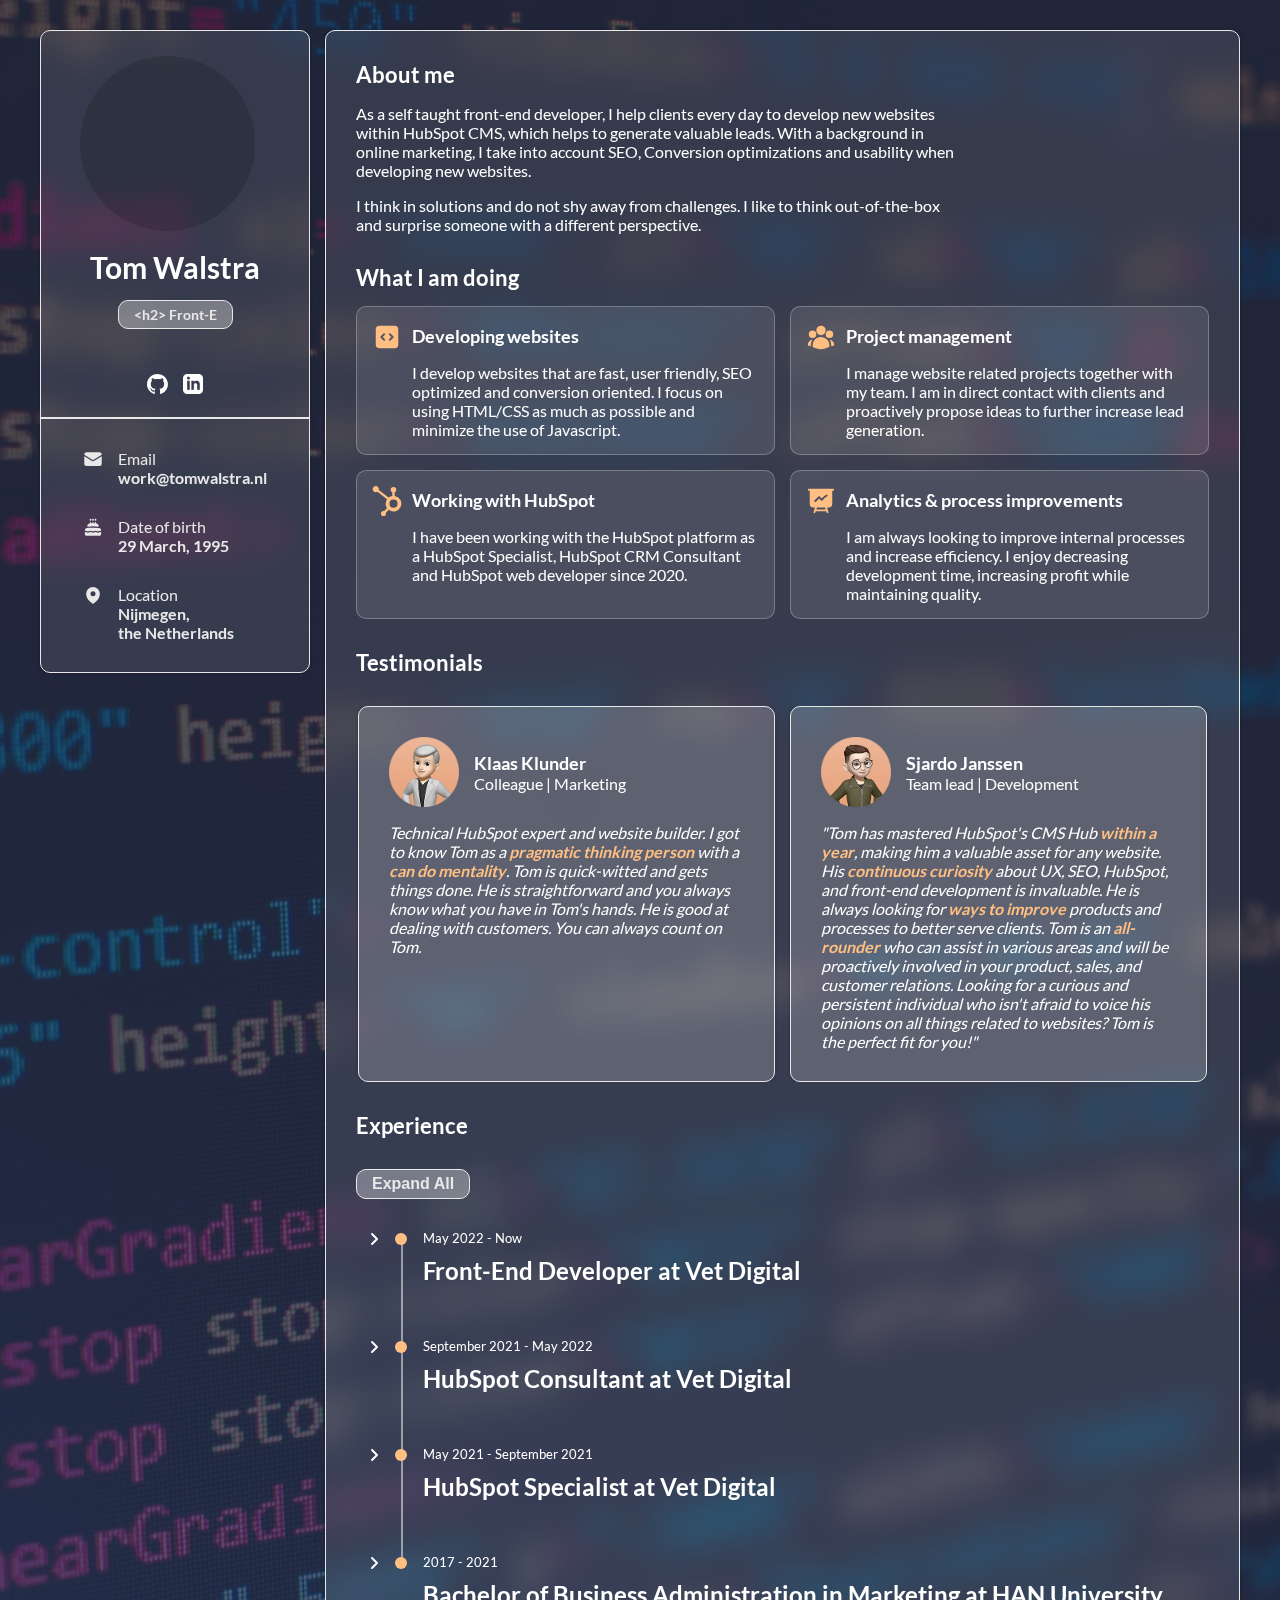
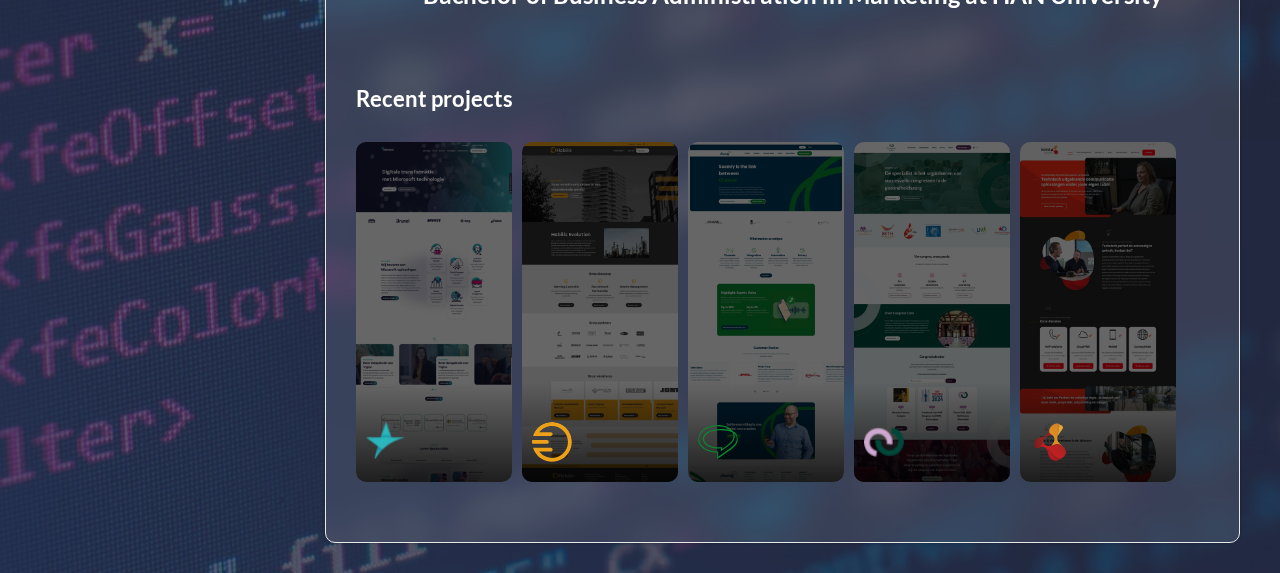
==== index.html @ 1dc2e27b "Added playsinline to video element" ====
<!doctype html>
<html lang="en">
<head>
<meta charset="UTF-8" />
<meta name="viewport" content="width=device-width, initial-scale=1.0" />
<title>My Portfolio - Tom Walstra</title>
<meta name="description" content="Welcome to my personal portfolio.">
<link rel="stylesheet" href="./CSS/splide.css" />
<link rel="stylesheet" href="./CSS/style.css" />
</head>
<body>
    <div class="hover-container">
    <div class="hover-reveal"></div>
    <div class="container">
        <div class="wrapper">
            <div class="details__wrapper glassy">
                <div class="details__wrapper--intro">
                  <div class="myvideo-wrapper">
                    <video id="myVideo" width="270" height="200"  autoplay muted playsinline>
                        <source class="vid-desktop" src="./Files/Videos/video.mov" type="video/mp4">
                        <source class="vid-mobile" src="./Files/Videos/video-mp4.mp4" type="video/mp4">
                      Your browser does not support the video tag.
                      </video>
                    </div>
                    <h1>Tom Walstra</h1>
                    <h2 id="str" class="highlight"></h2>
                    <div class="socials-wrapper">
                      <a class="social-icon-wrapper" target=”_blank” href="https://github.com/TomWalstra"><img class="social-icon" src="./Files/Images/github-mark-white.svg" alt="Tom Walstra Github profile"></a>
                      <a class="social-icon-wrapper" target=”_blank” href="https://www.linkedin.com/in/tom-walstra-3b7829a3/"><img class="social-icon" src="./Files/Images/linkedin-icon.png" alt="Tom Walstra LinkedIn profile"></a>                
                    </div>

                    
                  </div>
                <div class="details__wrapper--details">
                    <a href="mailto:work@tomwalstra.nl" class="details__wrapper--item">
                        <svg class="details__wrapper--item__icon" xmlns="http://www.w3.org/2000/svg" viewBox="0 0 24 24" fill="currentColor">
                            <path d="M1.5 8.67v8.58a3 3 0 0 0 3 3h15a3 3 0 0 0 3-3V8.67l-8.928 5.493a3 3 0 0 1-3.144 0L1.5 8.67Z" />
                            <path d="M22.5 6.908V6.75a3 3 0 0 0-3-3h-15a3 3 0 0 0-3 3v.158l9.714 5.978a1.5 1.5 0 0 0 1.572 0L22.5 6.908Z" />
                        </svg>
                        
                        <div class="details__wrapper--item__details">
                            <span class="label">Email</span>
                            <span class="link">work@tomwalstra.nl</span>
                        </div>    
                    </a>

                    <span class="details__wrapper--item">
                        <svg class="details__wrapper--item__icon" xmlns="http://www.w3.org/2000/svg" viewBox="0 0 24 24" fill="currentColor" >
                            <path d="m15 1.784-.796.795a1.125 1.125 0 1 0 1.591 0L15 1.784ZM12 1.784l-.796.795a1.125 1.125 0 1 0 1.591 0L12 1.784ZM9 1.784l-.796.795a1.125 1.125 0 1 0 1.591 0L9 1.784ZM9.75 7.547c.498-.021.998-.035 1.5-.042V6.75a.75.75 0 0 1 1.5 0v.755c.502.007 1.002.021 1.5.042V6.75a.75.75 0 0 1 1.5 0v.88l.307.022c1.55.117 2.693 1.427 2.693 2.946v1.018a62.182 62.182 0 0 0-13.5 0v-1.018c0-1.519 1.143-2.829 2.693-2.946l.307-.022v-.88a.75.75 0 0 1 1.5 0v.797ZM12 12.75c-2.472 0-4.9.184-7.274.54-1.454.217-2.476 1.482-2.476 2.916v.384a4.104 4.104 0 0 1 2.585.364 2.605 2.605 0 0 0 2.33 0 4.104 4.104 0 0 1 3.67 0 2.605 2.605 0 0 0 2.33 0 4.104 4.104 0 0 1 3.67 0 2.605 2.605 0 0 0 2.33 0 4.104 4.104 0 0 1 2.585-.364v-.384c0-1.434-1.022-2.7-2.476-2.917A49.138 49.138 0 0 0 12 12.75ZM21.75 18.131a2.604 2.604 0 0 0-1.915.165 4.104 4.104 0 0 1-3.67 0 2.605 2.605 0 0 0-2.33 0 4.104 4.104 0 0 1-3.67 0 2.605 2.605 0 0 0-2.33 0 4.104 4.104 0 0 1-3.67 0 2.604 2.604 0 0 0-1.915-.165v2.494c0 1.035.84 1.875 1.875 1.875h15.75c1.035 0 1.875-.84 1.875-1.875v-2.494Z" />
                        </svg>
                        <div class="details__wrapper--item__details">
                            <span class="label">Date of birth</span>
                            <span class="link">29 March, 1995</span>
                        </div>    
                    </span>
                    <a href="https://maps.app.goo.gl/5iwxrG3tnJf28jP57" class="details__wrapper--item" target="_blank">
                        <svg class="details__wrapper--item__icon" xmlns="http://www.w3.org/2000/svg" viewBox="0 0 24 24" fill="currentColor">
                            <path fill-rule="evenodd" d="m11.54 22.351.07.04.028.016a.76.76 0 0 0 .723 0l.028-.015.071-.041a16.975 16.975 0 0 0 1.144-.742 19.58 19.58 0 0 0 2.683-2.282c1.944-1.99 3.963-4.98 3.963-8.827a8.25 8.25 0 0 0-16.5 0c0 3.846 2.02 6.837 3.963 8.827a19.58 19.58 0 0 0 2.682 2.282 16.975 16.975 0 0 0 1.145.742ZM12 13.5a3 3 0 1 0 0-6 3 3 0 0 0 0 6Z" clip-rule="evenodd" />
                        </svg> 
                        <div class="details__wrapper--item__details">
                            <span class="label">Location</span>
                            <span class="link">Nijmegen,<br>the Netherlands</span>
                        </div>    
                    </a>
                </div>
            </div>

            <div class="info__wrapper glassy">
                <div class="info__wrapper--intro">
                    <h2>About me</h2>
                    <p>
                      As a self taught front-end developer, I help clients every day to develop new websites within HubSpot CMS, which helps to generate valuable leads. With a background in online marketing, I take into account SEO, Conversion optimizations and usability when developing new websites.

                    </p>
                    <p>
                      I think in solutions and do not shy away from challenges. I like to think out-of-the-box and surprise someone with a different perspective.

                    </p>
                </div>
                <div class="info__wrapper--section work">
                    <h2>What I am doing</h2>
                    <div class="info__wrapper--section-item-wrapper">
                        <div class="info__wrapper--section-item">
                            <svg class="info__wrapper--section-icon" xmlns="http://www.w3.org/2000/svg" viewBox="0 0 24 24" fill="currentColor">
                                <path fill-rule="evenodd" d="M3 6a3 3 0 0 1 3-3h12a3 3 0 0 1 3 3v12a3 3 0 0 1-3 3H6a3 3 0 0 1-3-3V6Zm14.25 6a.75.75 0 0 1-.22.53l-2.25 2.25a.75.75 0 1 1-1.06-1.06L15.44 12l-1.72-1.72a.75.75 0 1 1 1.06-1.06l2.25 2.25c.141.14.22.331.22.53Zm-10.28-.53a.75.75 0 0 0 0 1.06l2.25 2.25a.75.75 0 1 0 1.06-1.06L8.56 12l1.72-1.72a.75.75 0 1 0-1.06-1.06l-2.25 2.25Z" clip-rule="evenodd" />
                            </svg>
                            <div class="info__wrapper--section-item-desc">
                                <h3>Developing websites</h3>
                                <p>I develop websites that are fast, user friendly, SEO optimized and conversion oriented. I focus on using HTML/CSS as much as possible and minimize the use of Javascript.</p>
                            </div>
                        </div>
                        <div class="info__wrapper--section-item">
                            <svg class="info__wrapper--section-icon" xmlns="http://www.w3.org/2000/svg" viewBox="0 0 24 24" fill="currentColor">
                                <path fill-rule="evenodd" d="M8.25 6.75a3.75 3.75 0 1 1 7.5 0 3.75 3.75 0 0 1-7.5 0ZM15.75 9.75a3 3 0 1 1 6 0 3 3 0 0 1-6 0ZM2.25 9.75a3 3 0 1 1 6 0 3 3 0 0 1-6 0ZM6.31 15.117A6.745 6.745 0 0 1 12 12a6.745 6.745 0 0 1 6.709 7.498.75.75 0 0 1-.372.568A12.696 12.696 0 0 1 12 21.75c-2.305 0-4.47-.612-6.337-1.684a.75.75 0 0 1-.372-.568 6.787 6.787 0 0 1 1.019-4.38Z" clip-rule="evenodd" />
                                <path d="M5.082 14.254a8.287 8.287 0 0 0-1.308 5.135 9.687 9.687 0 0 1-1.764-.44l-.115-.04a.563.563 0 0 1-.373-.487l-.01-.121a3.75 3.75 0 0 1 3.57-4.047ZM20.226 19.389a8.287 8.287 0 0 0-1.308-5.135 3.75 3.75 0 0 1 3.57 4.047l-.01.121a.563.563 0 0 1-.373.486l-.115.04c-.567.2-1.156.349-1.764.441Z" />
                            </svg>
                            
                            <div class="info__wrapper--section-item-desc">
                                <h3>Project management</h3>
                                <p>I manage website related projects together with my team. I am in direct contact with clients and proactively propose ideas to further increase lead generation.</p>
                            </div>
                        </div>
                        <div class="info__wrapper--section-item">
                            <svg class="info__wrapper--section-icon" xmlns="http://www.w3.org/2000/svg" viewBox="0 0 24 24">
                                <path d="M18.164 7.931V5.085a2.198 2.198 0 0 0 1.266-1.978V3.04A2.199 2.199 0 0 0 17.238.847h-.067a2.199 2.199 0 0 0-2.193 2.192v.067a2.196 2.196 0 0 0 1.252 1.973l.013.006v2.852a6.22 6.22 0 0 0-2.969 1.31l.012-.009-7.828-6.096a2.497 2.497 0 1 0-1.157 1.515l-.012.006 7.696 5.991a6.176 6.176 0 0 0-1.038 3.446c0 1.343.425 2.588 1.147 3.606l-.013-.019-2.342 2.342a1.968 1.968 0 0 0-.58-.095h-.002a2.033 2.033 0 1 0 2.033 2.033 1.978 1.978 0 0 0-.099-.595l.004.014 2.317-2.317a6.247 6.247 0 1 0 4.782-11.133l-.036-.005zm-.964 9.377a3.206 3.206 0 1 1 3.214-3.206v.002a3.206 3.206 0 0 1-3.206 3.206z"/>
                            </svg>

                            
                            <div class="info__wrapper--section-item-desc">
                                <h3>Working with HubSpot</h3>
                                <p>I have been working with the HubSpot platform as a HubSpot Specialist, HubSpot CRM Consultant and HubSpot web developer since 2020.</p>
                            </div>
                        </div>
                        <div class="info__wrapper--section-item">
                            <svg class="info__wrapper--section-icon" xmlns="http://www.w3.org/2000/svg" viewBox="0 0 24 24" fill="currentColor">
                                <path fill-rule="evenodd" d="M2.25 2.25a.75.75 0 0 0 0 1.5H3v10.5a3 3 0 0 0 3 3h1.21l-1.172 3.513a.75.75 0 0 0 1.424.474l.329-.987h8.418l.33.987a.75.75 0 0 0 1.422-.474l-1.17-3.513H18a3 3 0 0 0 3-3V3.75h.75a.75.75 0 0 0 0-1.5H2.25Zm6.54 15h6.42l.5 1.5H8.29l.5-1.5Zm8.085-8.995a.75.75 0 1 0-.75-1.299 12.81 12.81 0 0 0-3.558 3.05L11.03 8.47a.75.75 0 0 0-1.06 0l-3 3a.75.75 0 1 0 1.06 1.06l2.47-2.47 1.617 1.618a.75.75 0 0 0 1.146-.102 11.312 11.312 0 0 1 3.612-3.321Z" clip-rule="evenodd" />
                            </svg>


                            
                            <div class="info__wrapper--section-item-desc">
                                <h3>Analytics & process improvements</h3>
                                <p>I am always looking to improve internal processes and increase efficiency. I enjoy decreasing development time, increasing profit while maintaining quality.</p>
                            </div>
                        </div>
                    </div>
                    
                
                </div>
                <div class="info__wrapper--section testimonials">
                    <h2 class="testimonials-header">Testimonials</h2>
                    <div class="testimonial-wrapper">

                        <div class="splide testimonial-slider" aria-label="My testimonials">
                            <div class="splide__track">
                                  <ul class="splide__list">
                                      <li class="splide__slide glassy">
                                        <div class="testimonial-person">
                                            <img src="./Files/Images/klaas.webp" alt="Klaas Klunder">
                                            <div class="testimonial-name">
                                                <h3 class="h5">Klaas Klunder</h3>
                                                <span>Colleague | Marketing</span>
                                            </div>
                                        </div>
                                        <p class="testimonial-description">
                                            Technical HubSpot expert and website builder. I got to know Tom as a <strong>pragmatic thinking person</strong> with a <strong>can do mentality</strong>. Tom is quick-witted and gets things done. He is straightforward and you always know what you have in Tom's hands. He is good at dealing with customers. You can always count on Tom.
                                        </p>
                                      </li>
                                      <li class="splide__slide glassy">
                                        <div class="testimonial-person">
                                            <img src="./Files/Images/sjardo.webp" alt="Sjardo Janssen">
                                            <div class="testimonial-name">
                                                <h3 class="h5">Sjardo Janssen</h3>
                                                <span>Team lead | Development</span>
                                            </div>
                                        </div>
                                        <p class="testimonial-description">
                                            "Tom has mastered HubSpot's CMS Hub <strong>within a year</strong>, making him a valuable asset for any website. His <strong>continuous curiosity</strong> about UX, SEO, HubSpot, and front-end development is invaluable. He is always looking for <strong>ways to improve</strong> products and processes to better serve clients. Tom is an <strong>all-rounder</strong> who can assist in various areas and will be proactively involved in your product, sales, and customer relations. Looking for a curious and persistent individual who isn't afraid to voice his opinions on all things related to websites? Tom is the perfect fit for you!"
                                        </p>
                                      </li>
                                  </ul>
                            </div>
                        </div>


                    </div> 
                </div>

                <div class="info__wrapper--section experience">
                  <h2 class="experience-header">Experience</h2>
                  <div class="experience-wrapper">

                    <svg display="none">
                      <symbol id="arrow">
                        <polyline points="7 10,12 15,17 10" fill="none" stroke="currentcolor" stroke-linecap="round" stroke-linejoin="round" stroke-width="2" />
                      </symbol>
                    </svg>
                    <div id="timeline" class="timeline">
                      <div class="btn-group">
                        <button class="highlight" type="button" data-action="expand">Expand All</button>
                      </div>
                      <div class="timeline__item">
                        <div class="timeline__item-header">
                          <button class="timeline__arrow" type="button" id="item1" aria-labelledby="item1-name" aria-expanded="false" aria-controls="item1-ctrld" aria-haspopup="true" data-item="1">
                            <svg class="timeline__arrow-icon" viewBox="0 0 24 24" width="24px" height="24px">
                              <use href="#arrow" />
                            </svg>
                          </button>
                          <span class="timeline__dot"></span>
                          <span id="item1-name" class="timeline__meta">
                            <time class="timeline__date" datetime="2022-05-01">May 2022 - Now</time><br>
                            <strong class="timeline__title">Front-End Developer at Vet Digital</strong>
                          </span>
                        </div>
                        <div class="timeline__item-body" id="item1-ctrld" role="region" aria-labelledby="item1" aria-hidden="true">
                          <div class="timeline__item-body-content">
                            <p class="timeline__item-p">As a Front-End Developer, I help clients achieve greater online results with fast, functioning websites that deliver successful Inbound Marketing campaigns and leads.</p>
                          </div>
                        </div>
                      </div>
                      <div class="timeline__item">
                        <div class="timeline__item-header">
                          <button class="timeline__arrow" type="button" id="item2" aria-labelledby="item2-name" aria-expanded="false" aria-controls="item2-ctrld" aria-haspopup="true" data-item="2">
                            <svg class="timeline__arrow-icon" viewBox="0 0 24 24" width="24px" height="24px">
                              <use href="#arrow" />
                            </svg>
                          </button>
                          <span class="timeline__dot"></span>
                          <span id="item2-name" class="timeline__meta">
                            <time class="timeline__date" datetime="1973-10-17">September 2021 - May 2022</time><br>
                            <strong class="timeline__title">HubSpot Consultant at Vet Digital</strong>
                          </span>
                        </div>
                        <div class="timeline__item-body" id="item2-ctrld" role="region" aria-labelledby="item2" aria-hidden="true">
                          <div class="timeline__item-body-content">
                            <p class="timeline__item-p">
                    As a technical consultant I help businesses achieve their goals using HubSpot.</p>
                          </div>
                        </div>
                      </div>
                      <div class="timeline__item">
                        <div class="timeline__item-header">
                          <button class="timeline__arrow" type="button" id="item3" aria-labelledby="item3-name" aria-expanded="false" aria-controls="item3-ctrld" aria-haspopup="true" data-item="3">
                            <svg class="timeline__arrow-icon" viewBox="0 0 24 24" width="24px" height="24px">
                              <use href="#arrow" />
                            </svg>
                          </button>
                          <span class="timeline__dot"></span>
                          <span id="item3-name" class="timeline__meta">
                            <time class="timeline__date" datetime="2001-09-09">May 2021 - September 2021</time><br>
                            <strong class="timeline__title">HubSpot Specialist at Vet Digital</strong>
                          </span>
                        </div>
                        <div class="timeline__item-body" id="item3-ctrld" role="region" aria-labelledby="item3" aria-hidden="true">
                          <div class="timeline__item-body-content">
                            <p class="timeline__item-p">As a HubSpot Specialist, I helped companies getting started with implementing HubSpot in their business activities.</p>
                          </div>
                        </div>
                      </div>
                      <div class="timeline__item">
                        <div class="timeline__item-header">
                          <button class="timeline__arrow" type="button" id="item4" aria-labelledby="item4-name" aria-expanded="false" aria-controls="item4-ctrld" aria-haspopup="true" data-item="4">
                            <svg class="timeline__arrow-icon" viewBox="0 0 24 24" width="24px" height="24px">
                              <use href="#arrow" />
                            </svg>
                          </button>
                          <span class="timeline__dot"></span>
                          <span id="item4-name" class="timeline__meta">
                            <time class="timeline__date" datetime="2017-01-01">2017 - 2021</time><br>
                            <strong class="timeline__title">Bachelor of Business Administration in Marketing at HAN University</strong>
                          </span>
                        </div>
                        <div class="timeline__item-body" id="item4-ctrld" role="region" aria-labelledby="item4" aria-hidden="true">
                          <div class="timeline__item-body-content">
                            <p class="timeline__item-p">With this marketing and sales bachelor at the HAN University of Applied Sciences, I learned how to research the wishes and needs of the target group and translate them into smart marketing campaigns. As a result, I know how to bind customers with the right sales techniques. During this bachelor I have specialized in Online Marketing.</p>
                            
                          </div>
                        </div>
                      </div>
                      
                    
                    </div>
                    


                  </div> 
              </div>
                <div class="info__wrapper--section projects">
                    <h2 class="projects-header">Recent projects</h2>
                    <div class="projects-wrapper">


                        <section class="accordion">
                            <div class="accordion-wrapper">
                      
                              <!-- Loop -->
                              <div class="card">
                                
                                <img class="background" src="./Files/Images/inspark.webp" alt="Inspark website">
                                <div class="card-content">
                                  <div class="profile-image">
                                    <img src="./Files/Images/inspark-favicon.webp" alt="Inspark Logo">          
                                    </div>
                                  <h3 class="title">InSpark.nl - Website</h3>
                                </div>
                                <div class="backdrop"></div>
                              </div>
                              <!-- End loop -->
                      
                              <div class="card">
                                <img class="background" src="./Files/Images/habilis.webp" alt="Habilis website">
                                <div class="card-content">
                                  <div class="profile-image">
                                    <img src="./Files/Images/habilis-favicon.svg" alt="Habilis Logo">        
                                  </div>
                                  <h3 class="title">Habilis.nl - Website</h3>
                                </div>
                                <div class="backdrop"></div>
                              </div>
                              <div class="card">
                                <img class="background" src="./Files/Images/seamly.webp" alt="Seamly Website">
                                <div class="card-content">
                                  <div class="profile-image">
                                    <img src="./Files/Images/seamly-favicon.svg" alt="Seamly Logo">             
                                  </div>
                                  <h3 class="title">Seamly - Website</h3>
                                </div>
                                <div class="backdrop"></div>
                              </div>
                              <div class="card">
                                <img class="background" src="./Files/Images/congresscare.webp" alt="Congress Care website">
                                <div class="card-content">
                                  <div class="profile-image">
                                    <img src="./Files/Images/congresscare-favicon.png" alt="Congress Care Logo">                  
                                  </div>
                                  <h3 class="title">Congress Care - Website</h3>
                                </div>
                                <div class="backdrop"></div>
                              </div>
                              <div class="card">
                                <img class="background" src="./Files/Images/keensystems.webp" alt="Alt title">
                                <div class="card-content">
                                  <div class="profile-image">
                                    <img src="./Files/Images/keensystems-favicon.svg" alt="KeenSystems Logo">                  
         
                                  </div>
                                  <h3 class="title">KeenSystems - Website</h3>
                                </div>
                                <div class="backdrop"></div>
                              </div>
                            </div>
                          </section>
                        


                    </div> 
                </div>
            </div>

            
            
        </div>
    </div>
</div>
</body>
<script src="./JS/script.js"></script>
<script src="./JS/splide.js"></script>
<script src="./JS/testimonials.js"></script>
<script src="./JS/experience.js"></script>
</html>
---- CSS/style.css ----
:root {
    --dark: #1f2641;
    --white: #e8e8e8;
    --white-opacity: rgb(232, 232, 232, .3);
    --border-radius: 10px;
    --box-shadow: 0px 0px 3px 0px rgba(0, 0, 0, .3);
    --highlight-color: #ffbf82;
}

@font-face {
    font-display: swap; 
    font-family: 'Lato';
    font-style: normal;
    font-weight: 400;
    src: url('../Files/Fonts/lato-v24-latin-regular.woff2') format('woff2'); 
  }

  @font-face {
    font-display: swap; 
    font-family: 'Lato';
    font-style: normal;
    font-weight: 700;
    src: url('../Files/Fonts/lato-v24-latin-700.woff2') format('woff2'); 
  }

h1, .h1, h2, .h2, h3, .h3 {margin: 0px;}
p {margin-bottom: 0;}

h1, .h1 {font-size: 30px;}
h2, .h2 {font-size: 22px;}
h3, .h3 {font-size: 18px;}

body {
    background-color: var(--dark);
    color: white;
    font-family: 'Lato';
    padding: 0;
    margin: 0;


}

.container {
    max-width: 1200px;
    padding: 0px 30px;
    margin: 0 auto;
    position: relative;
    z-index: 2;
}

.wrapper {padding: 30px 0px;}

.glassy {
    background: rgba(255, 255, 255, 0.1);
    border-radius: var(--border-radius);
    box-shadow: var(--box-shadow);
    backdrop-filter: blur(15px);
    -webkit-backdrop-filter: blur(5px);
    border: 1px solid var(--white);
}

.vid-mobile {display: none;}

.socials-wrapper {
  display: flex;
  justify-content: center;
  column-gap: 15px;
  margin-top: 30px;
}

.social-icon-wrapper {height: 28px;}
.social-icon {height: 20px; transition: height 0.3s ease}
.social-icon:hover {height: 25px;}

.glassy:hover {
    background: rgba(255, 255, 255, 0.12);
    backdrop-filter: blur(5px);
}

.highlight {
    font-weight: bold;
    border-radius: 10px;
    padding: 5px 15px;
    color: var(--white);
    text-decoration: none;
    font-size: 16px;
    background-color: #ffffff52;
    width: fit-content;
    margin: 0 auto;
    border: 1px solid var(--white);
}



.btn {

}

.btn:hover {
    border-radius: 999px;
}

.wrapper {
    display: grid;
    grid-template-columns: 270px 1fr;
    gap: 15px;
}

.details__wrapper {
    position: sticky;
    top: 30px;
    display: flex; 
    flex-direction: column;
    row-gap: 30px;
    align-items: center;
    height: fit-content;

}

.details__wrapper {padding: 30px;}
.info__wrapper--intro {padding: 30px 30px 0 30px; max-width: 600px;}
.info__wrapper--intro p:last-child {margin-bottom: 0;}
.info__wrapper--section:first-child {padding: 0px 30px;}
.info__wrapper--section:nth-child(2) {padding: 0px 30px 0px 30px;}
.info__wrapper--section:nth-child(3) {padding: 0px 0px 0px 0px;}
.info__wrapper--section:nth-child(4) {padding: 0px 30px}
.info__wrapper--section:nth-child(5) {padding: 0px 30px 30px;}
.info__wrapper--section:nth-child(6) {padding: 0px 30px 30px;}


.details__wrapper--intro {text-align: center; display: flex; flex-direction: column; justify-content: center; row-gap: 15px; padding-bottom: 15px; border-bottom: 2px solid var(--white);}
.details__wrapper--details {display: flex; flex-direction: column; row-gap: 30px;}

.details__wrapper--item {text-decoration: none; display: flex; column-gap: 15px; color: var(--white); }
.details__wrapper--item__icon {height: 20px; fill: var(--white);}
.details__wrapper--item__details {display: flex; flex-direction: column;}
.details__wrapper--item__details span.link {font-weight: bold;}

.info__wrapper--section-item {transform: scale(1); opacity: 1;   transition: transform .5s ease-in-out;}
.info__wrapper--section-item-wrapper .info__wrapper--section-item:hover,
.info__wrapper--section-item-wrapper .info__wrapper--section-item:focus, {opacity: 1; transform: scale(1);}
.info__wrapper--section-item-wrapper:hover .info__wrapper--section-item:not(:hover),
.info__wrapper--section-item-wrapper:focus .info__wrapper--section-item:not(:focus) {opacity: .5; transform: scale(.95);}

.info__wrapper {    display: flex;flex-direction: column; row-gap: 30px; overflow: hidden;} 
.info__wrapper--section-item-wrapper {display: grid; grid-template-columns: 1fr 1fr; gap: 15px; margin-top: 15px; }



.info__wrapper--section-item {display: flex; column-gap: 10px; row-gap: 10px;  background-color: #ffffff1a; padding: 15px; border-radius: var(--border-radius); border: 1px solid var(--white-opacity); }
.info__wrapper--section-item.vertical {flex-direction: column; min-width: 350px; display: flex;}
.info__wrapper--section-item:hover {border: 1px solid var(--white)}
.info__wrapper--section-icon {height: 30px; width: 30px; min-height: 30px; min-width: 30px; fill: var(--highlight-color)}
.info__wrapper--section-item-desc {margin-top: 3px;}

.testimonial-wrapper {margin-top: 30px;}
.testimonials-header {margin-left: 30px;}

.testimonial-wrapper li { padding: 30px;}

.testimonial-person {display: flex; align-items: center; column-gap: 15px;}

.testimonial-person img { height: 70px;}

.testimonial-description {font-style: italic;}
.testimonial-description strong {color: var(--highlight-color)}

.splide__slide {transform: scale(1); opacity: 1;   transition: transform .5s ease-in-out;}
.splide__list .splide__slide:hover {opacity: 1; transform: scale(1);}
.splide__list:hover .splide__slide:not(:hover) {opacity: .5; transform: scale(.95);}

.experience-slider .splide__slide {display: flex; flex-direction: row; padding: 30px; row-gap: 15px; column-gap: 15px;     align-items: center; }
.experience-logo img {height: 50px;}


.hover-container {position: relative;}


.hover-reveal {
    position: absolute;
    top: 0;
    left: 0;
    width: 100%;
    height: 100%;
    background-image: url('../Files/Images/code.avif');
    background-size: cover;
    background-position: center;
    z-index: 1; 
    mask: radial-gradient(circle 100px at var(--mouse-x) var(--mouse-y), rgba(0, 0, 0, 1), rgba(0, 0, 0, 0.5), rgba(0, 0, 0, 0));
    transition: mask 1s ease-in-out;
    opacity: .3;
}

.hover-container:hover .hover-reveal {
    mask: radial-gradient(circle 400px at var(--mouse-x) var(--mouse-y), rgba(0, 0, 0, 1), rgba(0, 0, 0, 0.5), rgba(0, 0, 0, 0));

}

#myVideo {margin-bottom: -30px;}

#str {font-size: 14px;}


.accordion {
    padding: 30px 0px;
  }
  .accordion-wrapper {
      width: 100%;
      width: 820px;
      height: 340px;
      display: flex;
      gap: 10px;
      max-width: 100%;

    }
  
  .accordion img {
    width: 100%;
    height: 100%;
    display: block;
  }
  
  
  .accordion .card {
    min-width: 70px;
    height: 100%;
    border-radius: 10px;
    overflow: hidden;
  
    display: flex;
    align-items: flex-end;
    flex-grow: 1;
    cursor: pointer;
    position: relative;
    transition: flex-grow 2s cubic-bezier(0.16, 1, 0.3, 1);
    --transition-timing: 0.35s;
  }
  
  .accordion .card:hover {
    flex-grow: 7;
  }
  
  .accordion .card > .background {
    position: absolute;
    inset: 0;
    object-fit: cover;
    object-position: top;
    filter: brightness(0.4);
    z-index: -1;
    transition: filter 0.35s ease, object-position 6s ease;
  }
  .accordion .card:hover > .background {
    filter: brightness(1);     object-position: top;
  }
  
  .accordion .card > .card-content {
    display: flex;
    align-items: center;
    position: absolute;
    left: 10px;
    right: 10px;
    bottom: 20px;
    overflow: hidden;
    transition: 0.35s;
    z-index: 10;
  }
  
  .accordion .card-content svg {height: 25px;}
  
  .accordion .card:hover > .card-content {
    inset: 20px;
    top: auto;
  }
  
  .accordion .card-content > * {
    transition: 0.35s;
  }
  
  .accordion .card-content > .profile-image {
    min-width: 40px;
    max-width: 40px;
    height: 40px;
    display: flex;
    justify-content: center;
    align-items: center;
    border-radius: 50%;
    overflow: hidden;
  }

  .accordion .profile-image > svg {
    stroke: #fefefe;
  }
  .accordion .card:hover .profile-image > svg {
    stroke: rgb(110, 252, 205);
  }
  
  .accordion .card-content > .title {
    white-space: pre;
    margin-left: 10px;
    translate: 0 100%;
    opacity: 0;
    color: white;
  }
  .accordion .card:hover .title {
    opacity: 1;
    translate: 0 0;
    color: rgb(110, 252, 205);
  }
  
  .accordion .card > .backdrop {
    position: absolute;
    left: 0;
    right: 0;
    bottom: 0;
    height: 100px;
    z-index: 0;
    background: linear-gradient(to bottom, transparent, rgba(0, 0, 0, 0.7));
  }


  .myvideo-wrapper {
    position: relative; z-index: 2;
  }

  .myvideo-wrapper::before {
    position: absolute;
    z-index: -1;
    height: 175px;
    width: 175px;
    content: "";
    display: block;
    background-color: #00000026;
    border-radius: 9999px;
    top: -5px;
    margin: 0 auto;
    left: 40px;  }




    .btn-group {
      display: flex;
      gap: 0.375em;
      margin-bottom: 1.5em;
    }

    .btn-group .highlight {margin: 0; margin-top: 30px;}
    
    .timeline {
  
      width: 100%;

    }
    .timeline__arrow {
      background-color: transparent;
      color: white;
      border-radius: 0.25em;
      cursor: pointer;
      flex-shrink: 0;
      margin-inline-end: 0.25em;
      outline: transparent;
      border: none;
      width: auto;
      height: 1px;
      position: relative;
      top: 3px;
      transition: background-color calc(var(--trans-dur) / 2) linear, color var(--trans-dur);
      -webkit-appearance: none;
      appearance: none;
      -webkit-tap-highlight-color: transparent;
    }

    .timeline__arrow-icon {
      display: block;
      pointer-events: none;
      transform: rotate(-90deg);
      transition: transform var(--trans-dur) var(--trans-timing);
      width: 100%;
      height: auto;
    }
    .timeline__date {
      font-size: 0.833em;
      line-height: 2.4;
    }
    .timeline__dot {
      background-color: var(--highlight-color);
      border-radius: 50%;
      display: inline-block;
      flex-shrink: 0;
      margin: 0.625em 0;
      margin-inline-end: 1em;
      position: relative;
      width: 0.75em;
      height: 0.75em;
    }
    .timeline__item {
      position: relative;
      padding-bottom: 2.25em;
    }
    .timeline__item:not(:last-child):before {
      background-color: currentColor;
      content: "";
      display: block;
      position: absolute;
      top: 1em;
      left: 46px;
      width: 1px;
      height: 100%;
      transform: translateX(-50%);
    }
    [dir="rtl"] .timeline__arrow-icon {
      transform: rotate(90deg);
    }
    [dir="rtl"] .timeline__item:not(:last-child):before {
      right: 2.625em;
      left: auto;
      transform: translateX(50%);
    }
    .timeline__item-header {
      display: flex;
    }
    .timeline__item-body {
      border-radius: 0.375em;
      overflow: hidden;
      margin-top: 0.5em;
      margin-inline-start: 4em;
      height: 0;
    }
    .timeline__item-body-content {
      background-color: hsl(var(--hue),10%,50%,0.2);
      opacity: 0;
      padding: 0.5em 0.75em;
      visibility: hidden;
      transition:
        opacity var(--trans-dur) var(--trans-timing),
        visibility var(--trans-dur) steps(1,end);
    }
    .timeline__meta {
      width: 100%;
    }
    .timeline__title {
      font-size: 1.5em;
      line-height: 1.333;
    }
    /* Expanded state */
    .timeline__item-body--expanded {
      height: auto;
    }
    .timeline__item-body--expanded .timeline__item-body-content {
      opacity: 1;
      visibility: visible;
      transition-delay: var(--trans-dur), 0s;
    }
    .timeline__arrow[aria-expanded="true"] .timeline__arrow-icon {
      transform: rotate(0);
    }
    



    
  
  @media (max-width: 768px) {
      .accordion-wrapper {
          flex-direction: column;
          height: 100%;
      }
      .accordion .card {min-height: 100px; transition: height 0.5s ease-in-out }
      .accordion .card-content > .title {
          white-space: pre;
          margin-left: 10px;
          translate: 0 0;
          opacity: 1;
          color: white;
        }
      .accordion .card:active, .card:focus  {height: 400px; transition: min-height 2s ease-in-out}
      .accordion .card:active .title,  .card:focus .title {
          opacity: 1;
          translate: 0 0;
          color: rgb(110, 252, 205);
        }
        .accordion .card:active > .background, .card:focus > .background  {
          filter: brightness(1);
        }
        .accordion .card > .backdrop {
          height: 150px;
  }
}


@media (max-width: 1024px) {
  .wrapper {grid-template-columns: 1fr;}
  .details__wrapper {position: inherit; flex-direction: row; justify-content: center; column-gap: 60px;}
  .details__wrapper--intro {border-bottom: 0;}
  .info__wrapper--section-item-wrapper {grid-template-columns: 1fr;}

}


@media (max-width: 738px) {
  .container {padding: 0px 10px;}
  .vid-mobile {display: block;}
  .vid-desktop {display: none;}
  .details__wrapper {flex-direction: column;}
  .details__wrapper {padding: 30px;}
.info__wrapper--intro {padding: 30px 15px 0 15px;}
.info__wrapper--intro p:last-child {margin-bottom: 0;}
.info__wrapper--section:first-child {padding: 0px 15px;}
.info__wrapper--section:nth-child(2) {padding: 0px 15px 0px 15px;}
.info__wrapper--section:nth-child(3) {padding: 0px 0px 0px 0px;}
.info__wrapper--section:nth-child(4) {padding: 0px 15px}
.info__wrapper--section:nth-child(5) {padding: 0px 15px 30px;}
.info__wrapper--section:nth-child(6) {padding: 0px 15px 30px;}

}
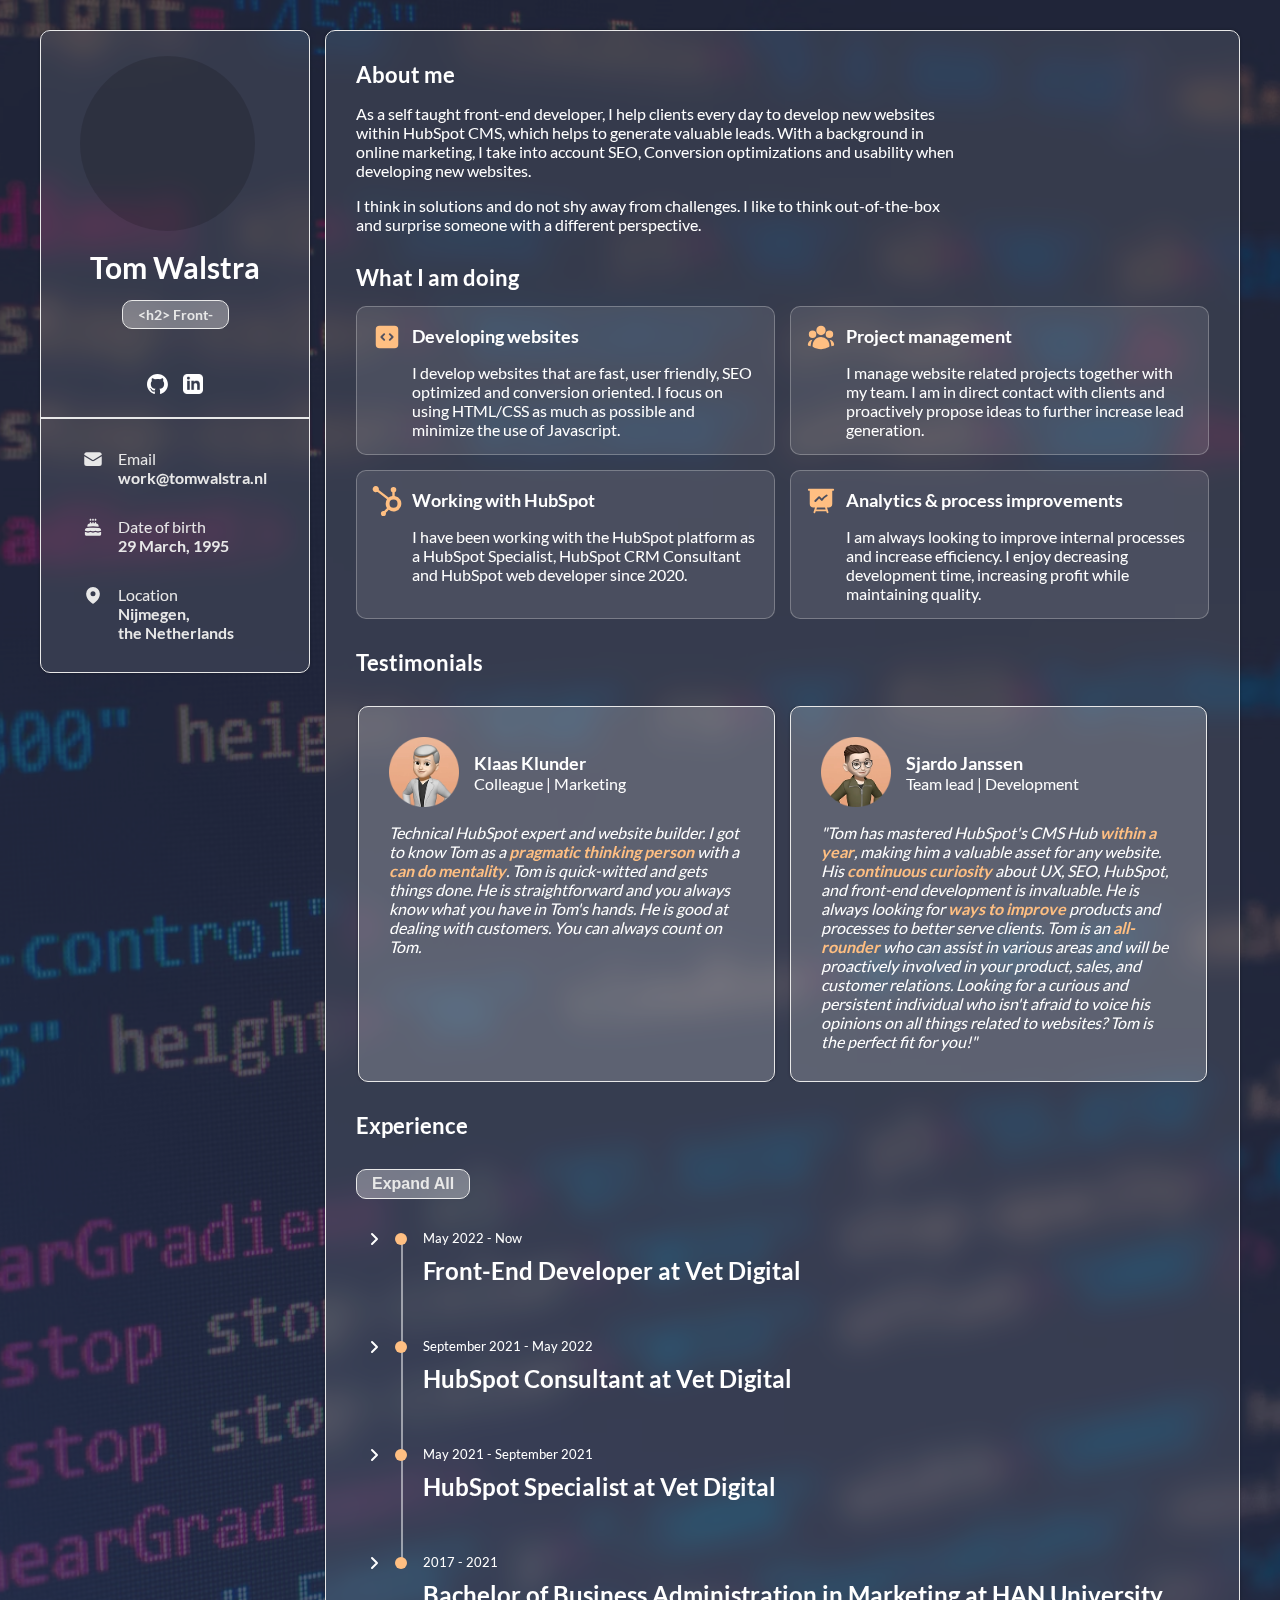
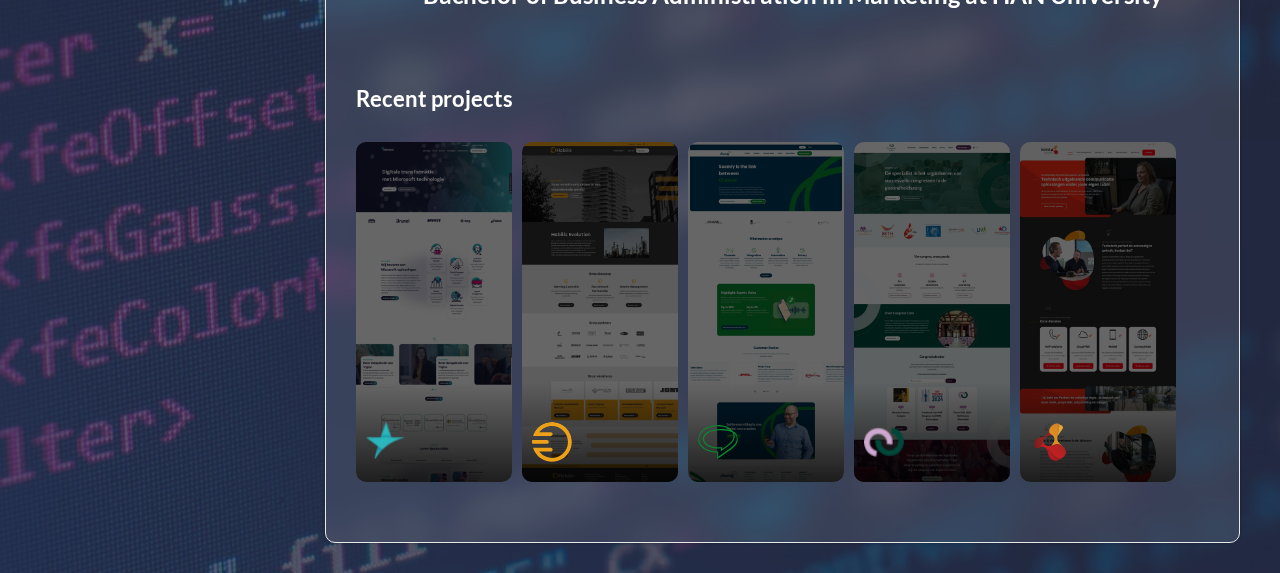
==== commit 503864e6: "Removed vid-mobile/desktop class" ====
--- a/index.html
+++ b/index.html
@@ -18,7 +18,6 @@
                   <div class="myvideo-wrapper">
                     <video id="myVideo" width="270" height="200"  autoplay muted playsinline>
                         <source class="vid-desktop" src="./Files/Videos/video.mov" type="video/mp4">
-                        <source class="vid-mobile" src="./Files/Videos/video-mp4.mp4" type="video/mp4">
                       Your browser does not support the video tag.
                       </video>
                     </div>
--- a/CSS/style.css
+++ b/CSS/style.css
@@ -499,8 +499,7 @@
 
 @media (max-width: 738px) {
   .container {padding: 0px 10px;}
-  .vid-mobile {display: block;}
-  .vid-desktop {display: none;}
+
   .details__wrapper {flex-direction: column;}
   .details__wrapper {padding: 30px;}
 .info__wrapper--intro {padding: 30px 15px 0 15px;}
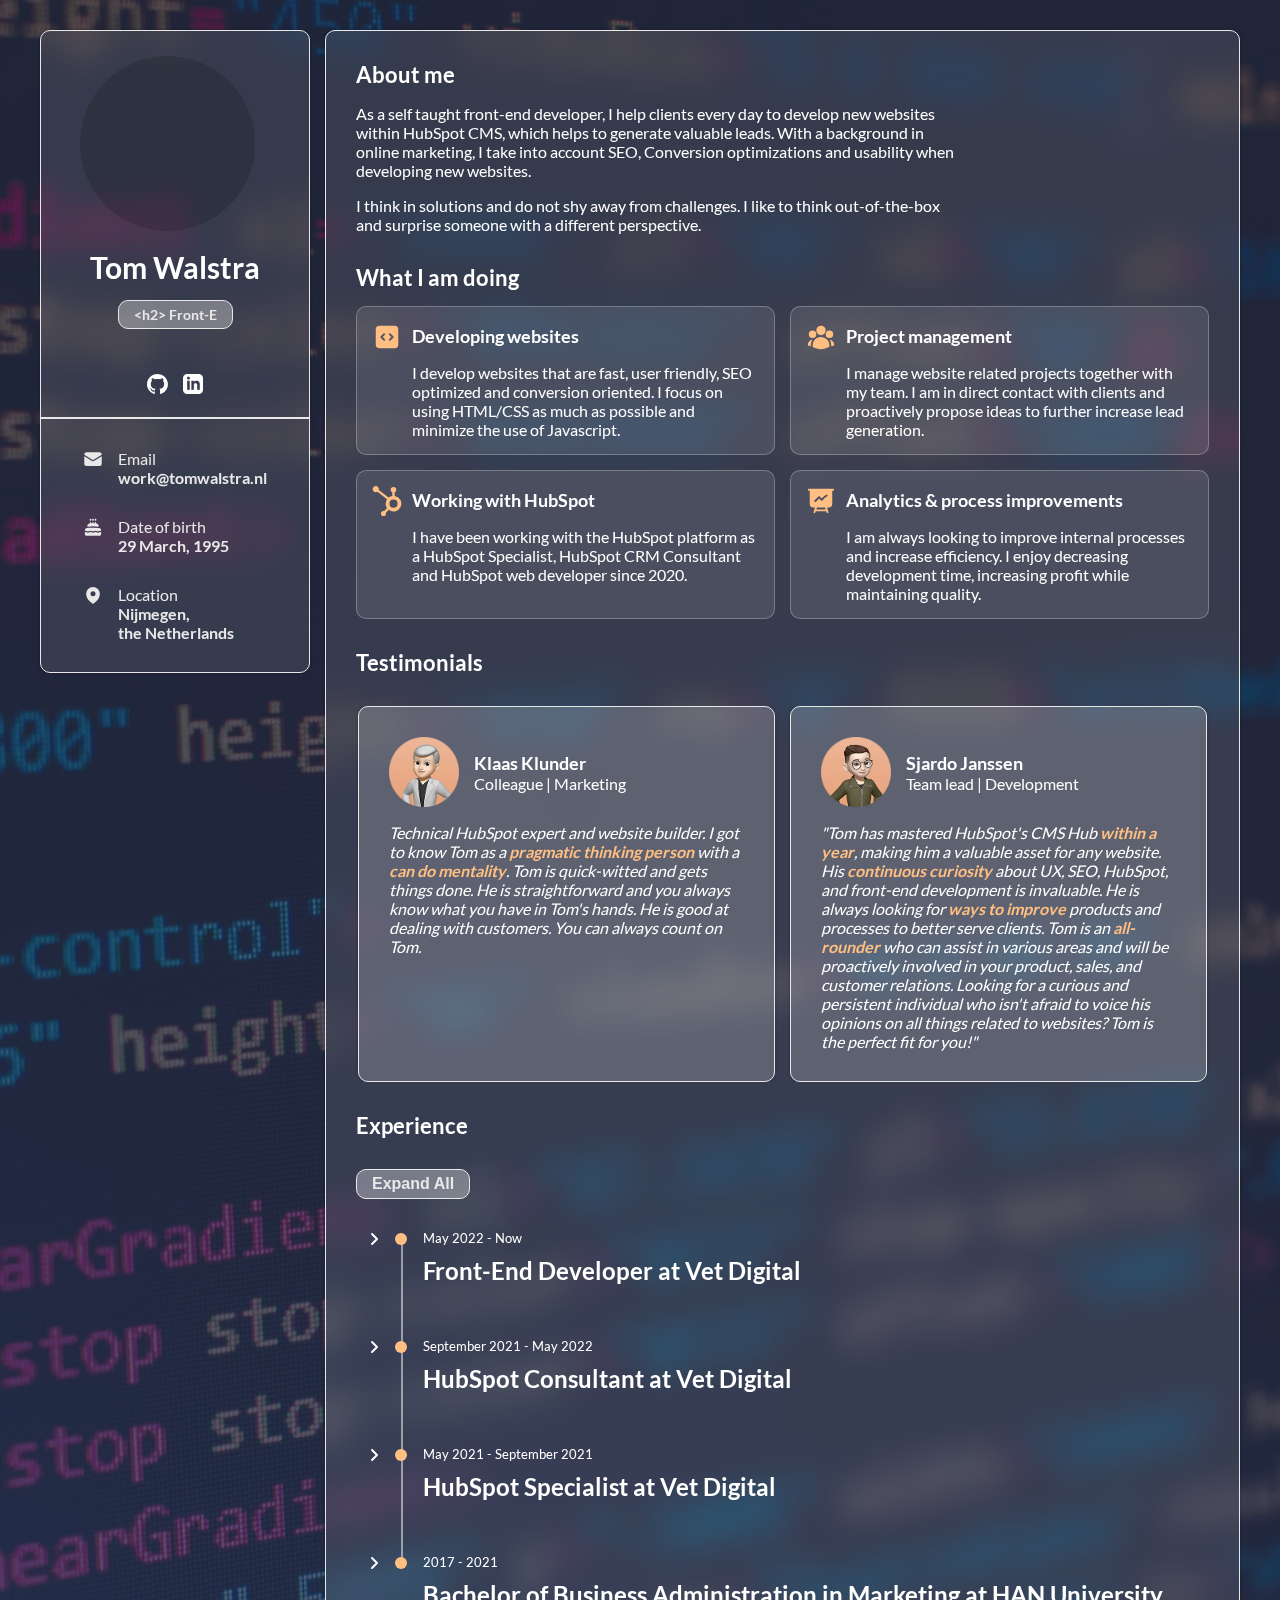
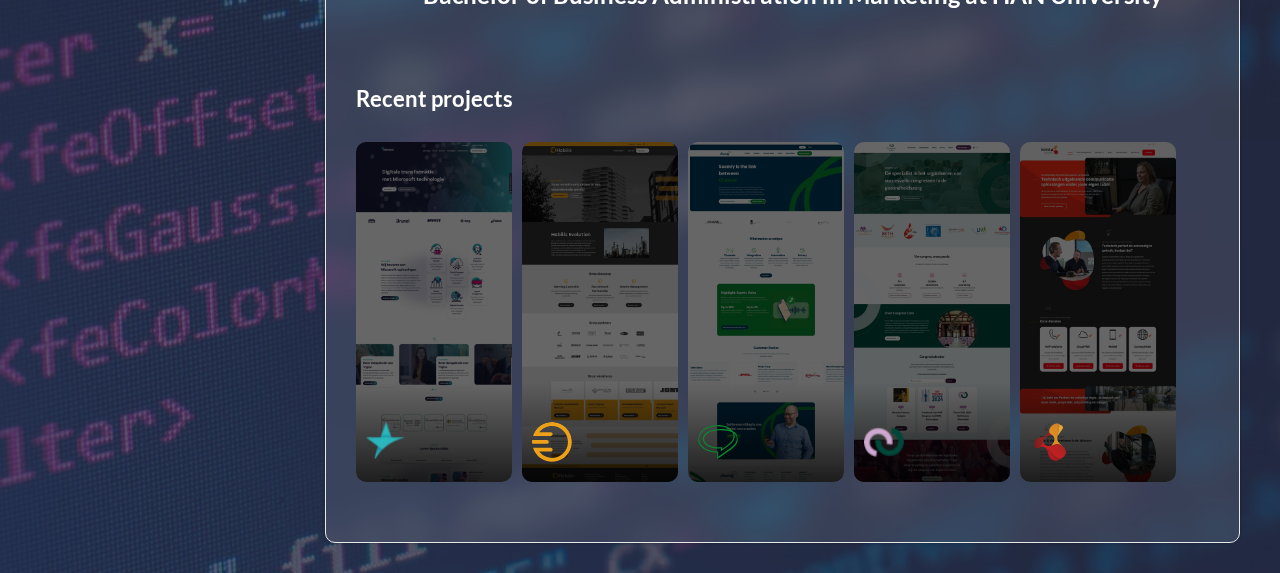
==== commit e0dd6282: "Added favicon" ====
--- a/index.html
+++ b/index.html
@@ -5,6 +5,7 @@
 <meta name="viewport" content="width=device-width, initial-scale=1.0" />
 <title>My Portfolio - Tom Walstra</title>
 <meta name="description" content="Welcome to my personal portfolio.">
+<link rel="icon" href="./Files/Images/favicon.webp" type="image/webp">
 <link rel="stylesheet" href="./CSS/splide.css" />
 <link rel="stylesheet" href="./CSS/style.css" />
 </head>
--- a/CSS/style.css
+++ b/CSS/style.css
@@ -137,10 +137,10 @@
 .details__wrapper--item__details span.link {font-weight: bold;}
 
 .info__wrapper--section-item {transform: scale(1); opacity: 1;   transition: transform .5s ease-in-out;}
-.info__wrapper--section-item-wrapper .info__wrapper--section-item:hover,
-.info__wrapper--section-item-wrapper .info__wrapper--section-item:focus, {opacity: 1; transform: scale(1);}
-.info__wrapper--section-item-wrapper:hover .info__wrapper--section-item:not(:hover),
-.info__wrapper--section-item-wrapper:focus .info__wrapper--section-item:not(:focus) {opacity: .5; transform: scale(.95);}
+
+  .info__wrapper--section-item-wrapper .info__wrapper--section-item:hover {opacity: 1; transform: scale(1);}
+  .info__wrapper--section-item-wrapper:hover .info__wrapper--section-item:not(:hover) {opacity: .5; transform: scale(.95);}
+
 
 .info__wrapper {    display: flex;flex-direction: column; row-gap: 30px; overflow: hidden;} 
 .info__wrapper--section-item-wrapper {display: grid; grid-template-columns: 1fr 1fr; gap: 15px; margin-top: 15px; }
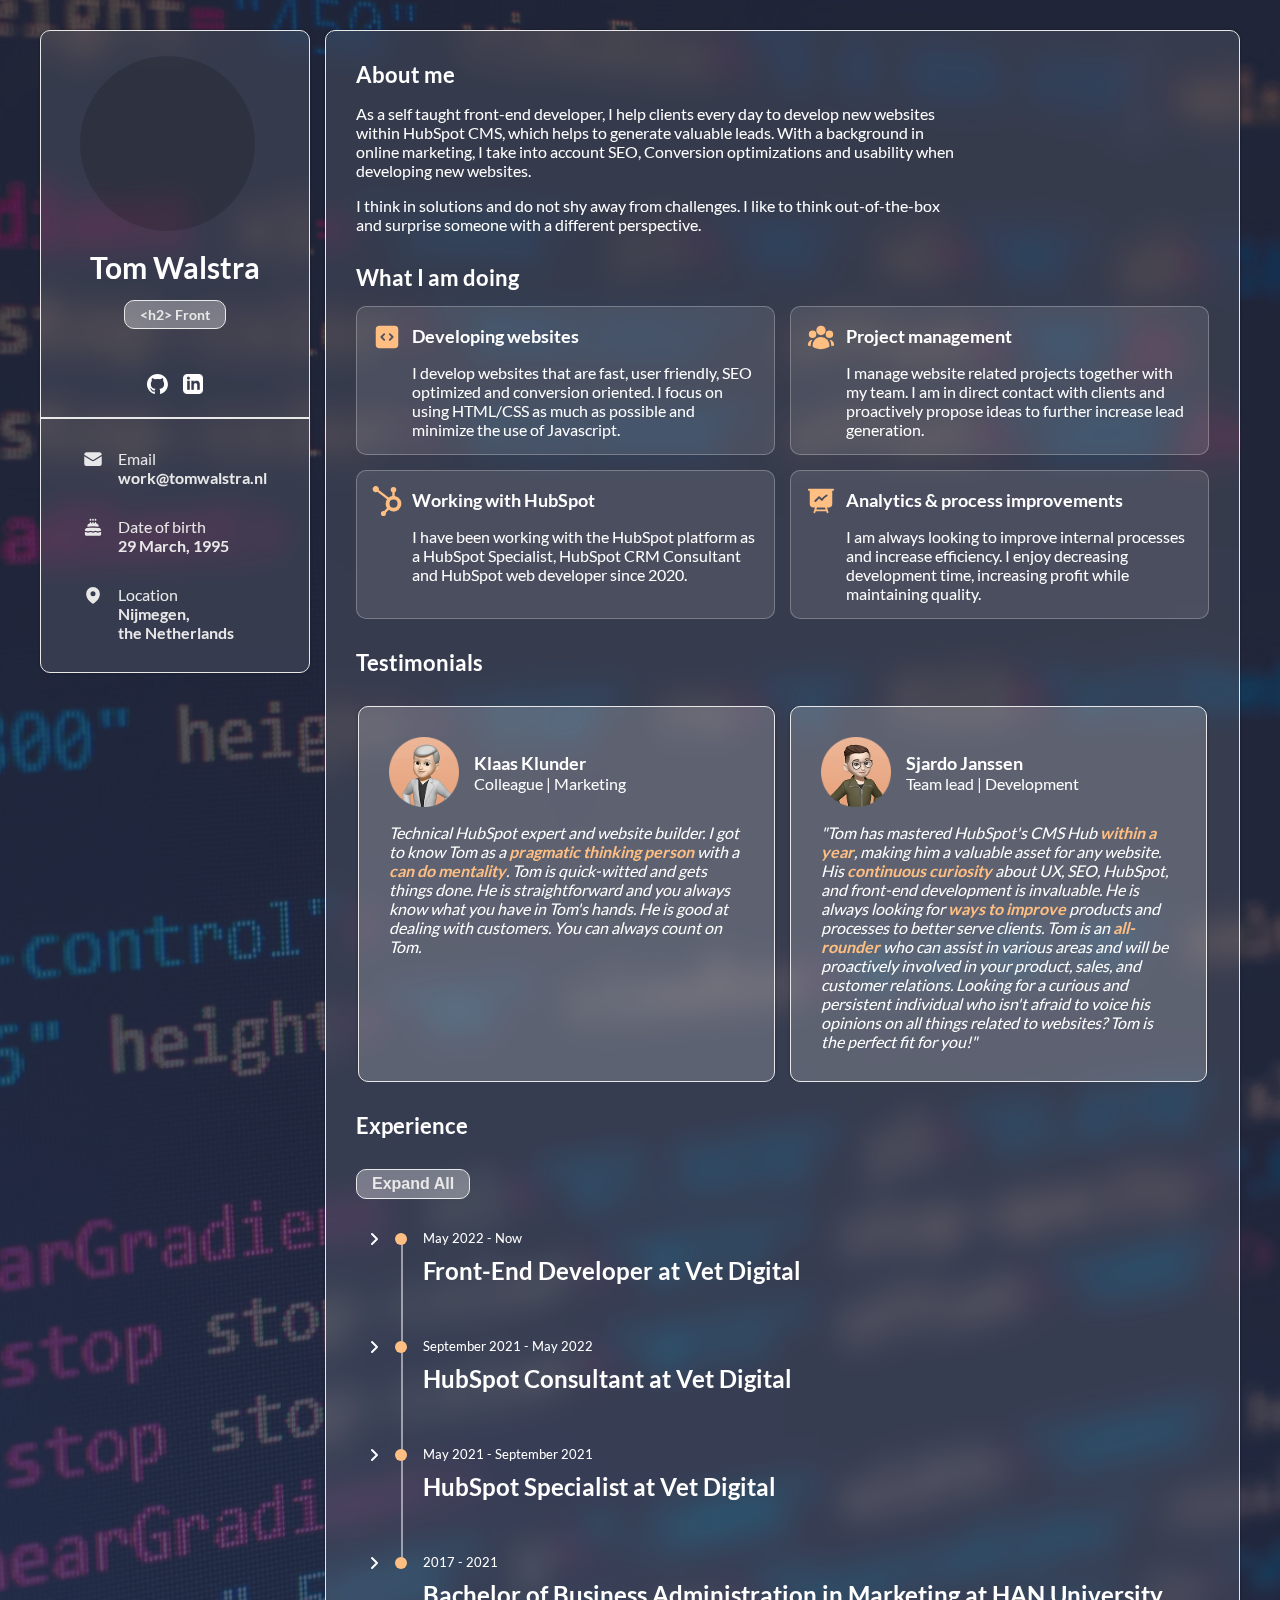
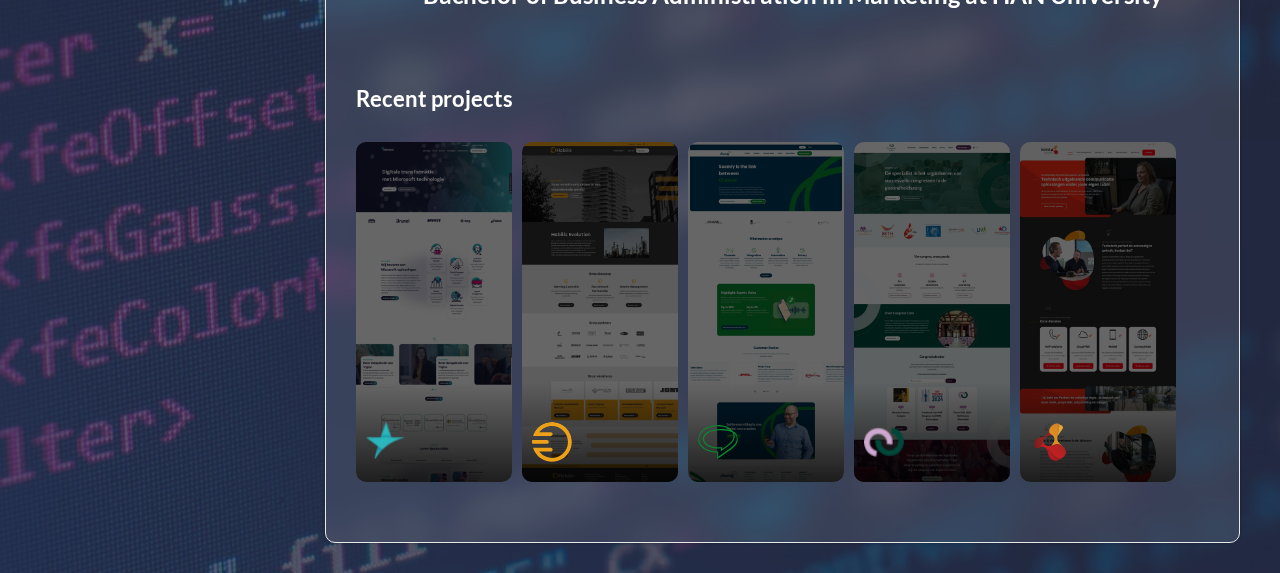
==== commit 06437692: "Removed old scripts" ====
--- a/index.html
+++ b/index.html
@@ -346,7 +346,7 @@
 <script src="./JS/script.js"></script>
 <script src="./JS/splide.js"></script>
 <script src="./JS/testimonials.js"></script>
-<script src="./JS/experience.js"></script>
+
 </html>
 
   
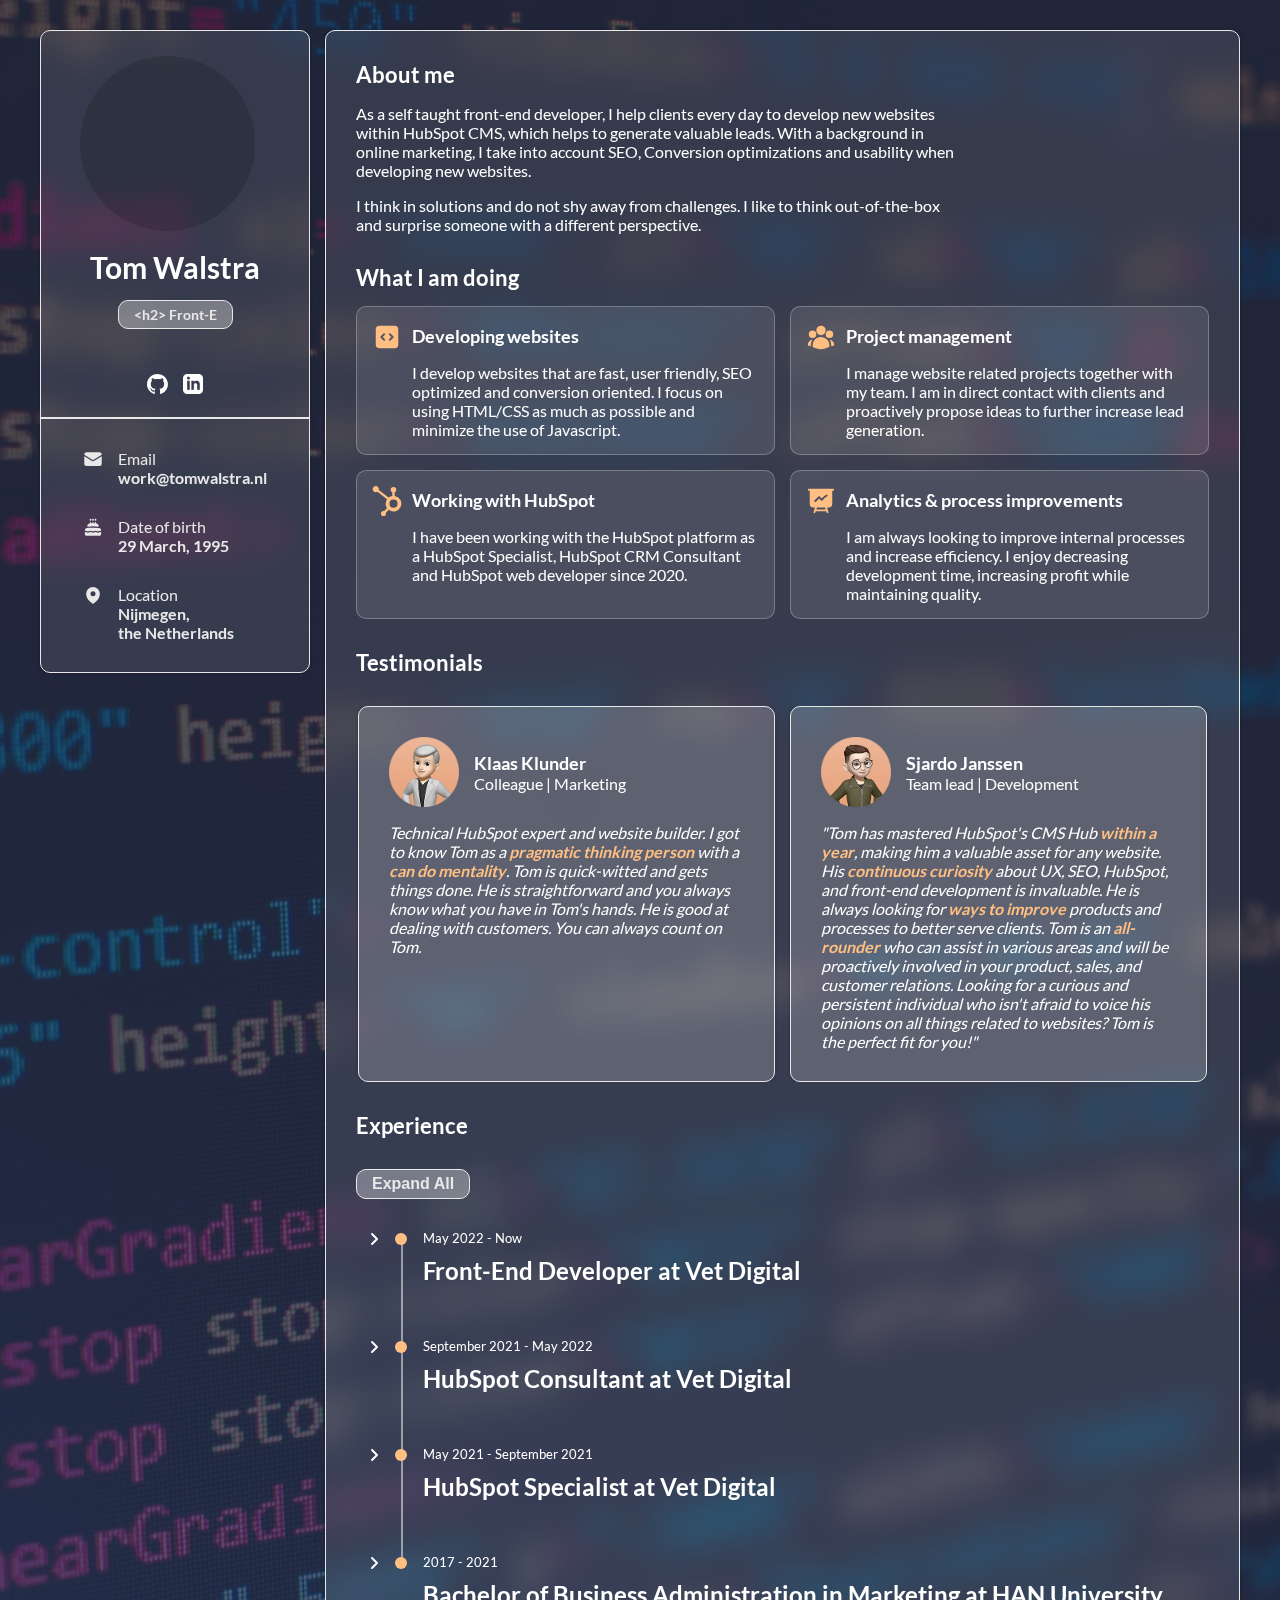
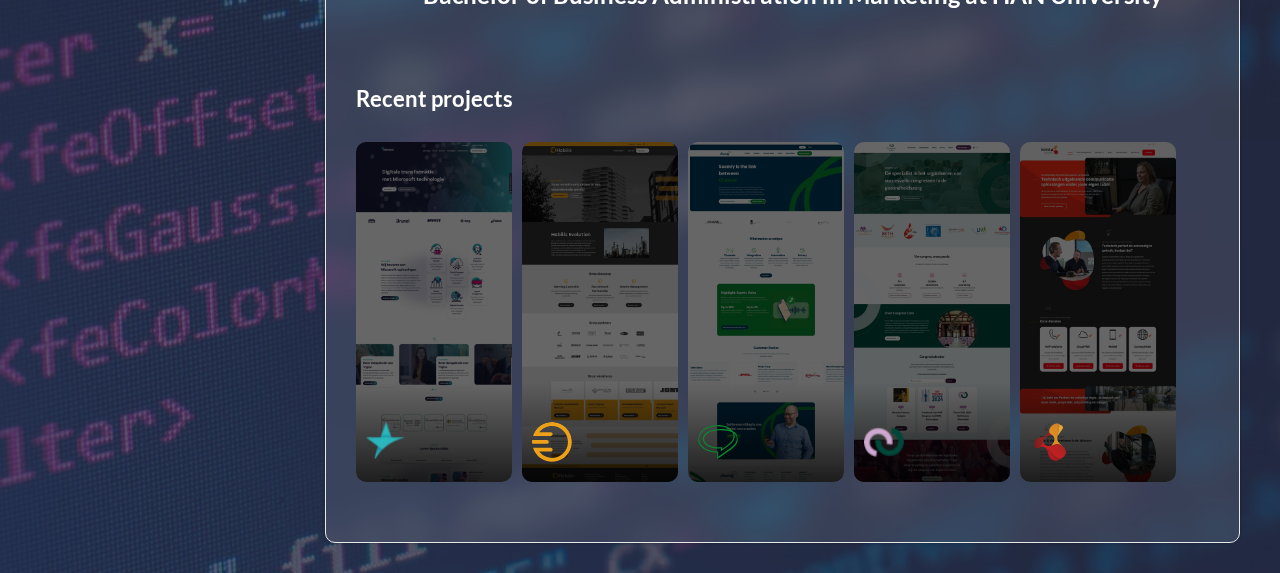
==== commit 12f1dbb4: "Added video captions for increased accessibility" ====
--- a/index.html
+++ b/index.html
@@ -19,6 +19,7 @@
                   <div class="myvideo-wrapper">
                     <video id="myVideo" width="270" height="200"  autoplay muted playsinline>
                         <source class="vid-desktop" src="./Files/Videos/video.mov" type="video/mp4">
+                        <track src="./Files/Other/captions-en.vtt" kind="captions" srclang="en" label="english_captions">
                       Your browser does not support the video tag.
                       </video>
                     </div>
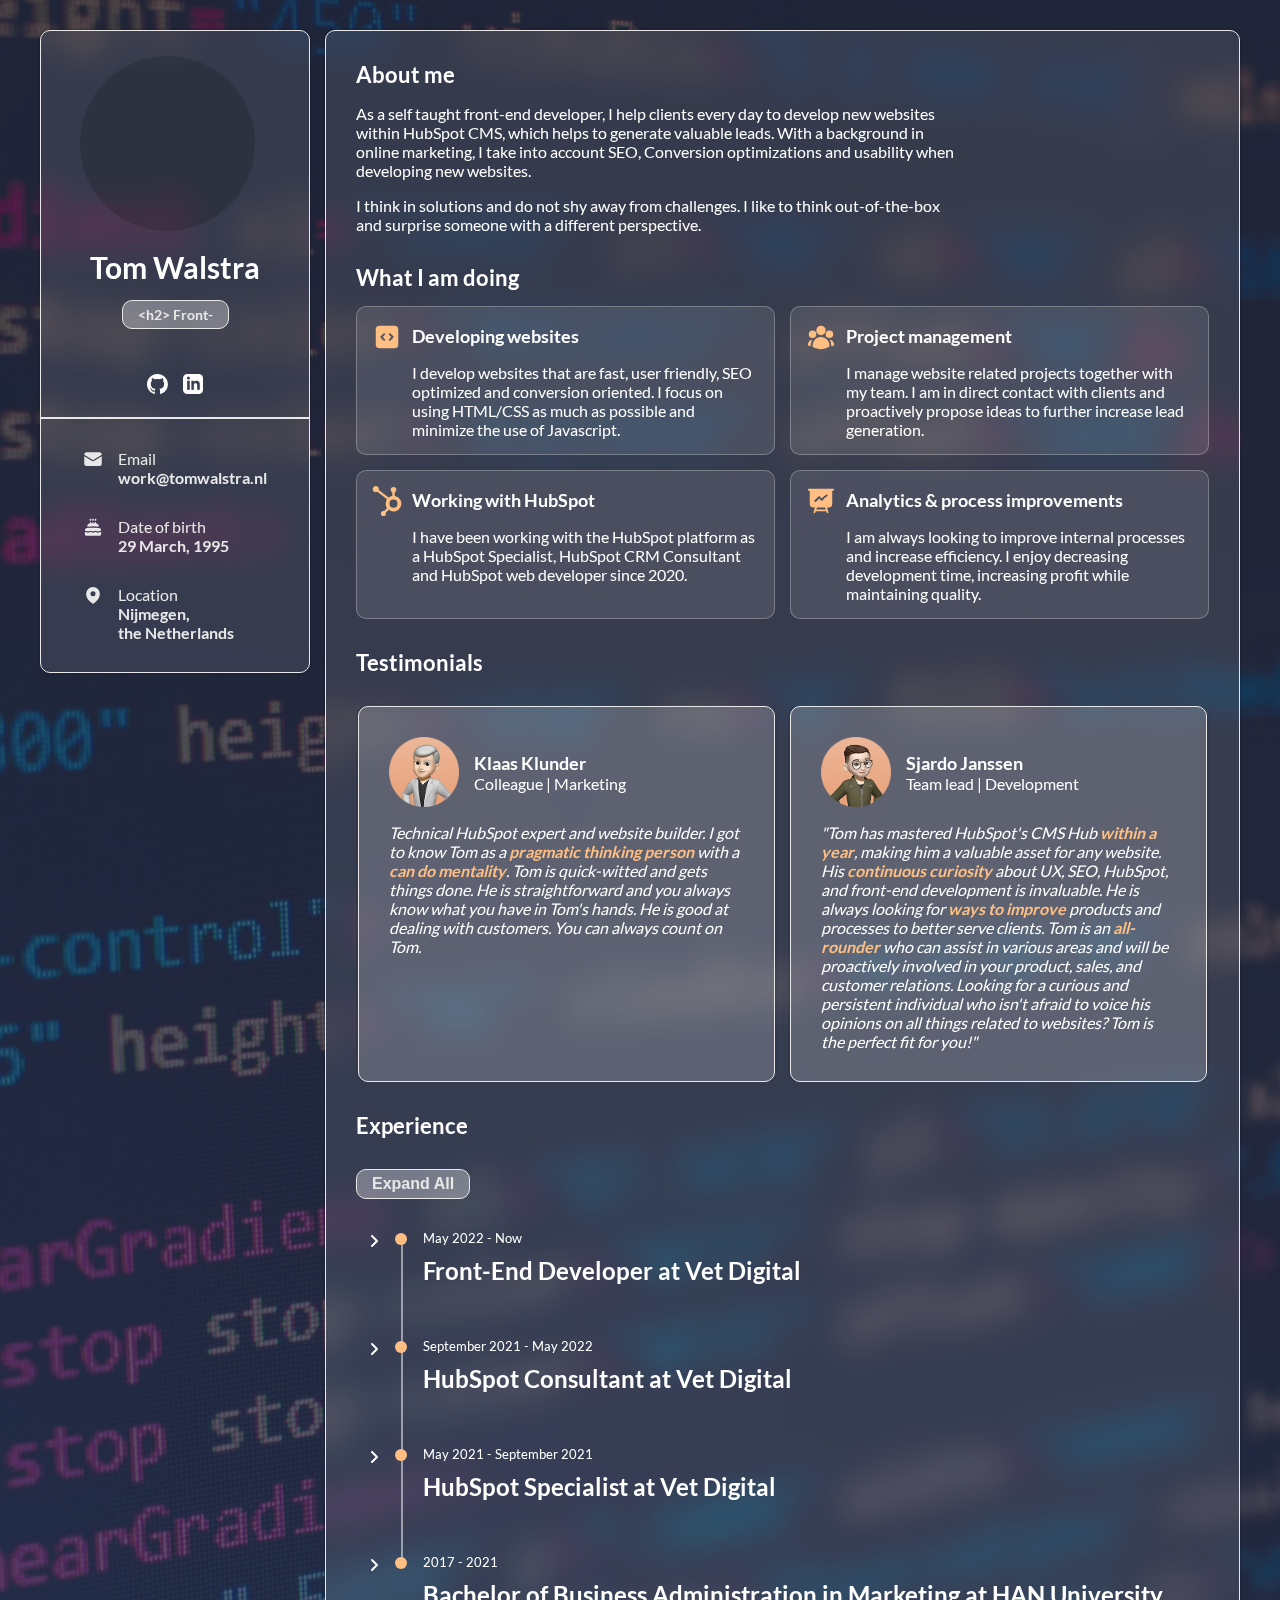
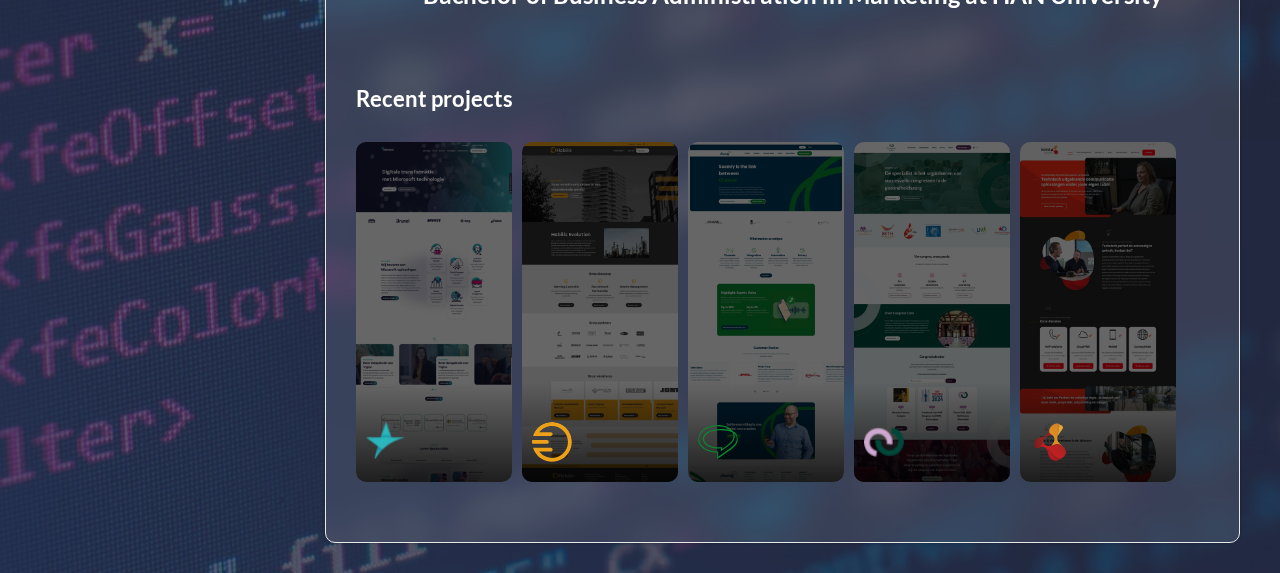
==== commit 8f02671b: "Added SEO tags to images" ====
--- a/index.html
+++ b/index.html
@@ -19,7 +19,7 @@
                   <div class="myvideo-wrapper">
                     <video id="myVideo" width="270" height="200"  autoplay muted playsinline>
                         <source class="vid-desktop" src="./Files/Videos/video.mov" type="video/mp4">
-                        <track src="./Files/Other/captions-en.vtt" kind="captions" srclang="en" label="english_captions">
+                        <track class="invisible" src="./Files/Other/captions-en.vtt" kind="captions" srclang="en" label="english_captions">
                       Your browser does not support the video tag.
                       </video>
                     </div>
@@ -137,7 +137,7 @@
                                   <ul class="splide__list">
                                       <li class="splide__slide glassy">
                                         <div class="testimonial-person">
-                                            <img src="./Files/Images/klaas.webp" alt="Klaas Klunder">
+                                            <img loading="lazy" src="./Files/Images/klaas.webp" alt="Klaas Klunder" height="100%" width="100%">
                                             <div class="testimonial-name">
                                                 <h3 class="h5">Klaas Klunder</h3>
                                                 <span>Colleague | Marketing</span>
@@ -149,7 +149,7 @@
                                       </li>
                                       <li class="splide__slide glassy">
                                         <div class="testimonial-person">
-                                            <img src="./Files/Images/sjardo.webp" alt="Sjardo Janssen">
+                                            <img loading="lazy" src="./Files/Images/sjardo.webp" alt="Sjardo Janssen" height="100%" width="100%">
                                             <div class="testimonial-name">
                                                 <h3 class="h5">Sjardo Janssen</h3>
                                                 <span>Team lead | Development</span>
@@ -277,7 +277,7 @@
                               <!-- Loop -->
                               <div class="card">
                                 
-                                <img class="background" src="./Files/Images/inspark.webp" alt="Inspark website">
+                                <img loading="lazy" class="background" src="./Files/Images/inspark.webp" alt="Inspark website" height="100%" width="100%">
                                 <div class="card-content">
                                   <div class="profile-image">
                                     <img src="./Files/Images/inspark-favicon.webp" alt="Inspark Logo">          
@@ -289,7 +289,7 @@
                               <!-- End loop -->
                       
                               <div class="card">
-                                <img class="background" src="./Files/Images/habilis.webp" alt="Habilis website">
+                                <img loading="lazy" class="background" src="./Files/Images/habilis.webp" alt="Habilis website" height="100%" width="100%">
                                 <div class="card-content">
                                   <div class="profile-image">
                                     <img src="./Files/Images/habilis-favicon.svg" alt="Habilis Logo">        
@@ -299,7 +299,7 @@
                                 <div class="backdrop"></div>
                               </div>
                               <div class="card">
-                                <img class="background" src="./Files/Images/seamly.webp" alt="Seamly Website">
+                                <img loading="lazy" class="background" src="./Files/Images/seamly.webp" alt="Seamly Website" height="100%" width="100%">
                                 <div class="card-content">
                                   <div class="profile-image">
                                     <img src="./Files/Images/seamly-favicon.svg" alt="Seamly Logo">             
@@ -309,7 +309,7 @@
                                 <div class="backdrop"></div>
                               </div>
                               <div class="card">
-                                <img class="background" src="./Files/Images/congresscare.webp" alt="Congress Care website">
+                                <img loading="lazy" class="background" src="./Files/Images/congresscare.webp" alt="Congress Care website" height="100%" width="100%">
                                 <div class="card-content">
                                   <div class="profile-image">
                                     <img src="./Files/Images/congresscare-favicon.png" alt="Congress Care Logo">                  
@@ -319,7 +319,7 @@
                                 <div class="backdrop"></div>
                               </div>
                               <div class="card">
-                                <img class="background" src="./Files/Images/keensystems.webp" alt="Alt title">
+                                <img loading="lazy" class="background" src="./Files/Images/keensystems.webp" alt="KeenSystems website" height="100%" width="100%">
                                 <div class="card-content">
                                   <div class="profile-image">
                                     <img src="./Files/Images/keensystems-favicon.svg" alt="KeenSystems Logo">                  
--- a/CSS/style.css
+++ b/CSS/style.css
@@ -76,6 +76,8 @@
     background: rgba(255, 255, 255, 0.12);
     backdrop-filter: blur(5px);
 }
+
+
 
 .highlight {
     font-weight: bold;
@@ -136,10 +138,10 @@
 .details__wrapper--item__details {display: flex; flex-direction: column;}
 .details__wrapper--item__details span.link {font-weight: bold;}
 
-.info__wrapper--section-item {transform: scale(1); opacity: 1;   transition: transform .5s ease-in-out;}
-
-  .info__wrapper--section-item-wrapper .info__wrapper--section-item:hover {opacity: 1; transform: scale(1);}
-  .info__wrapper--section-item-wrapper:hover .info__wrapper--section-item:not(:hover) {opacity: .5; transform: scale(.95);}
+.info__wrapper--section-item {opacity: 1;   transition: opacity .5s ease-in-out;}
+
+  .info__wrapper--section-item-wrapper .info__wrapper--section-item:hover {opacity: 1; }
+  .info__wrapper--section-item-wrapper:hover .info__wrapper--section-item:not(:hover) {opacity: .5;}
 
 
 .info__wrapper {    display: flex;flex-direction: column; row-gap: 30px; overflow: hidden;} 
@@ -160,14 +162,14 @@
 
 .testimonial-person {display: flex; align-items: center; column-gap: 15px;}
 
-.testimonial-person img { height: 70px;}
+.testimonial-person img { height: 70px; width: auto;}
 
 .testimonial-description {font-style: italic;}
 .testimonial-description strong {color: var(--highlight-color)}
 
-.splide__slide {transform: scale(1); opacity: 1;   transition: transform .5s ease-in-out;}
-.splide__list .splide__slide:hover {opacity: 1; transform: scale(1);}
-.splide__list:hover .splide__slide:not(:hover) {opacity: .5; transform: scale(.95);}
+.splide__slide {transform: scale(1); opacity: 1;   transition: opacity .5s ease-in-out;}
+.splide__list .splide__slide:hover {opacity: 1;}
+.splide__list:hover .splide__slide:not(:hover) {opacity: .5; }
 
 .experience-slider .splide__slide {display: flex; flex-direction: row; padding: 30px; row-gap: 15px; column-gap: 15px;     align-items: center; }
 .experience-logo img {height: 50px;}
@@ -175,6 +177,7 @@
 
 .hover-container {position: relative;}
 
+.invisible {visibility: none;}
 
 .hover-reveal {
     position: absolute;
@@ -361,7 +364,7 @@
       outline: transparent;
       border: none;
       width: auto;
-      height: 1px;
+      height: 30px;
       position: relative;
       top: 3px;
       transition: background-color calc(var(--trans-dur) / 2) linear, color var(--trans-dur);
@@ -473,7 +476,10 @@
           opacity: 1;
           color: white;
         }
-      .accordion .card:active, .card:focus  {height: 400px; transition: min-height 2s ease-in-out}
+      .accordion .card:active, .card:focus  {height: 400px; transition: min-height 2s ease-in-out; user-select: none;  /* Standard property */
+        -webkit-user-select: none;  /* Safari */
+        -moz-user-select: none;  /* Firefox */
+        -ms-user-select: none;  /* Internet Explorer/Edge */}
       .accordion .card:active .title,  .card:focus .title {
           opacity: 1;
           translate: 0 0;
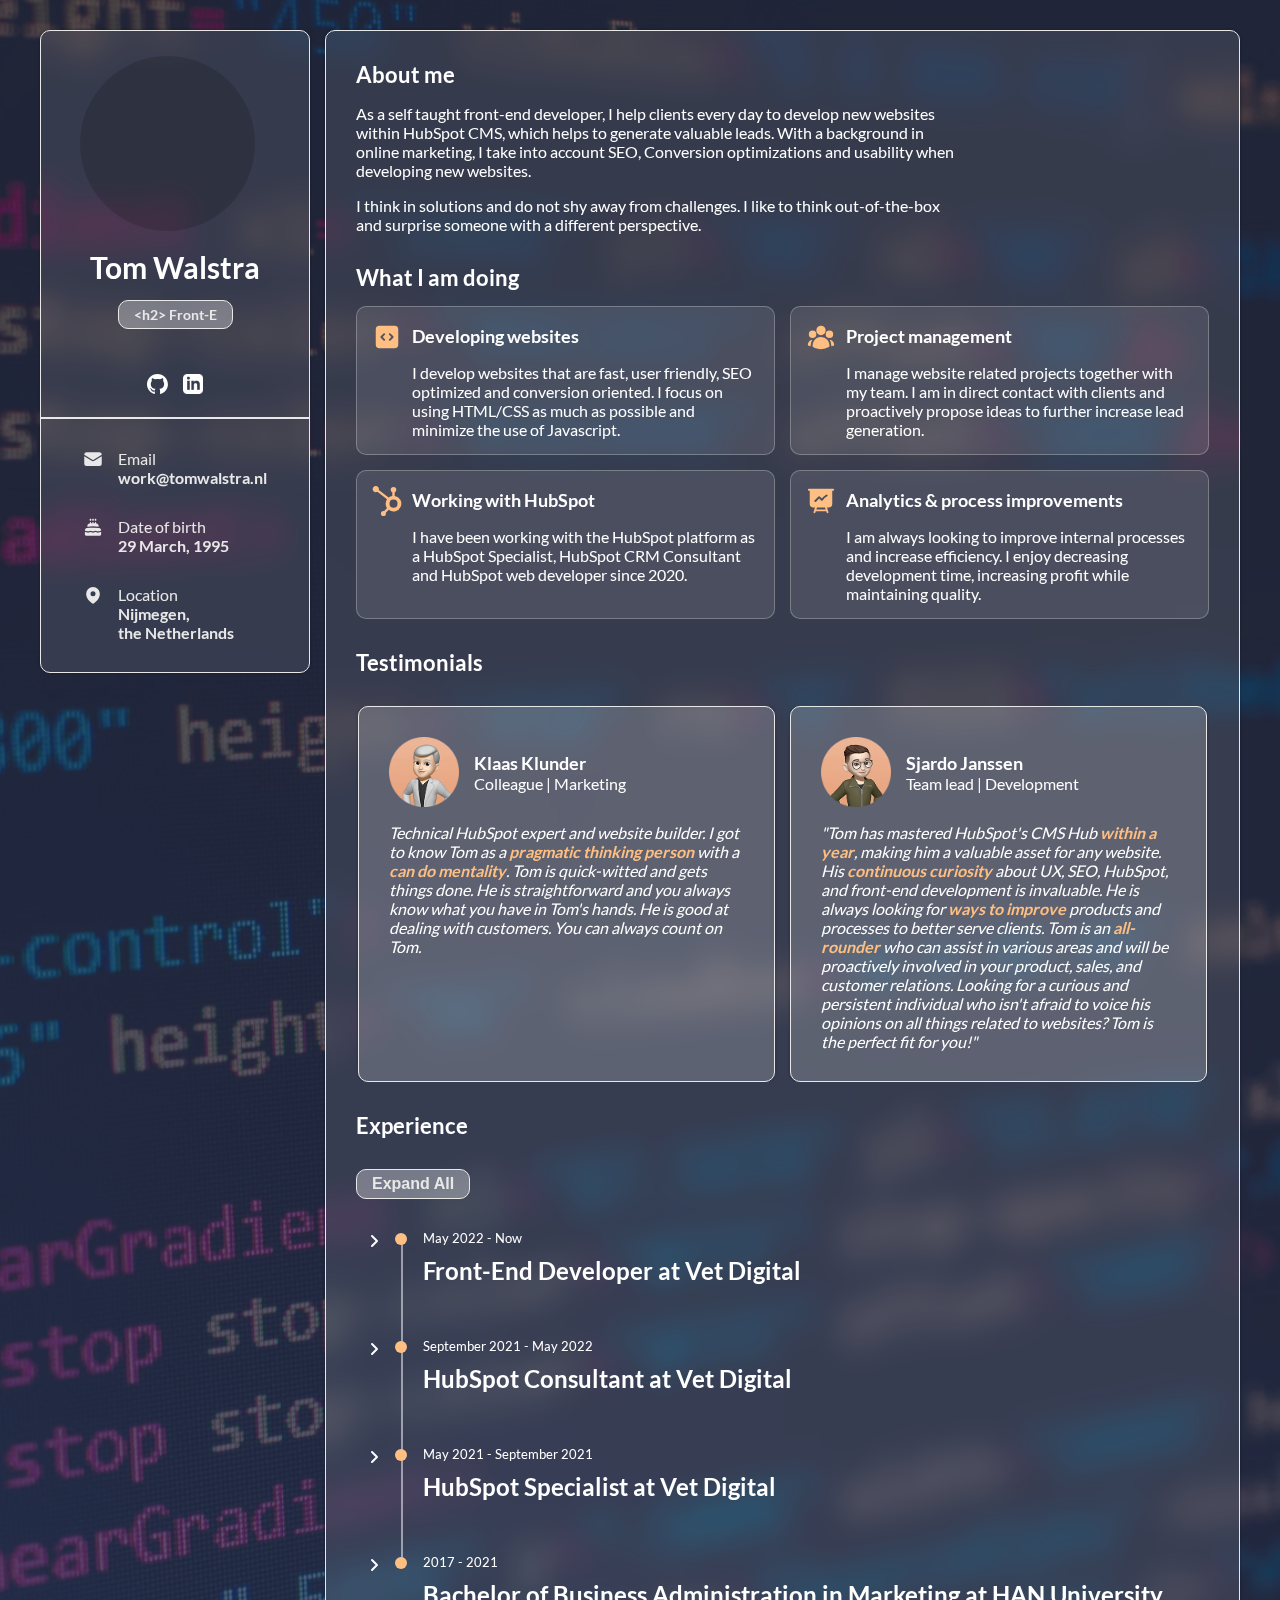
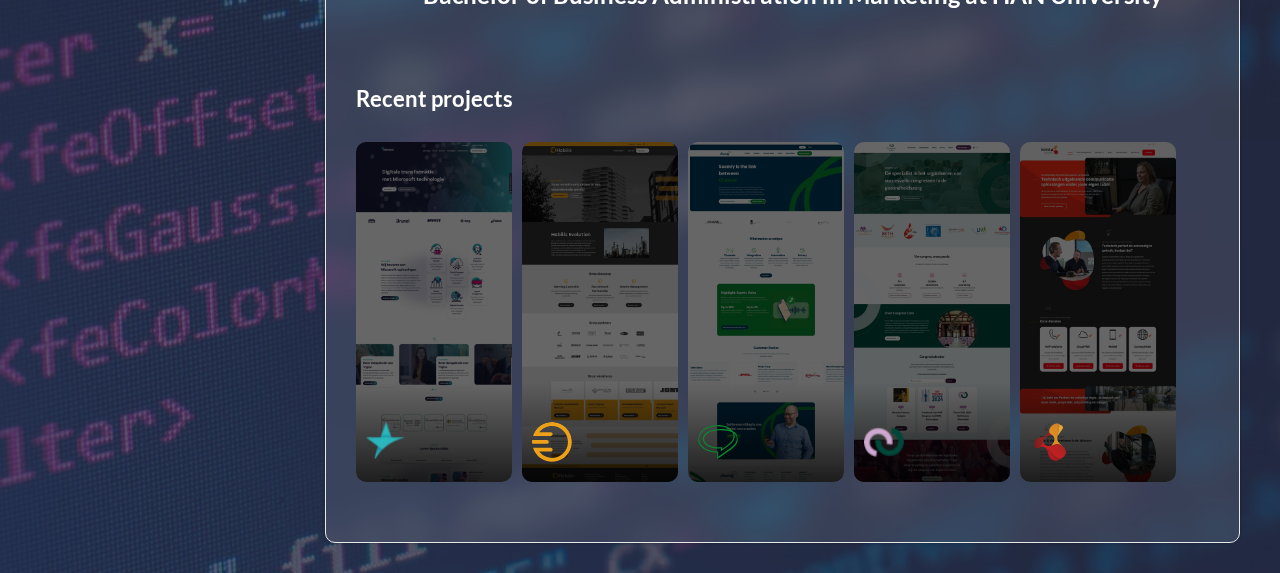
==== commit cfb465dc: "Added aria roles" ====
--- a/index.html
+++ b/index.html
@@ -132,10 +132,10 @@
                     <h2 class="testimonials-header">Testimonials</h2>
                     <div class="testimonial-wrapper">
 
-                        <div class="splide testimonial-slider" aria-label="My testimonials">
+                        <div class="splide testimonial-slider" role="list">
                             <div class="splide__track">
                                   <ul class="splide__list">
-                                      <li class="splide__slide glassy">
+                                      <li class="splide__slide glassy" role="listitem">
                                         <div class="testimonial-person">
                                             <img loading="lazy" src="./Files/Images/klaas.webp" alt="Klaas Klunder" height="100%" width="100%">
                                             <div class="testimonial-name">
@@ -147,7 +147,7 @@
                                             Technical HubSpot expert and website builder. I got to know Tom as a <strong>pragmatic thinking person</strong> with a <strong>can do mentality</strong>. Tom is quick-witted and gets things done. He is straightforward and you always know what you have in Tom's hands. He is good at dealing with customers. You can always count on Tom.
                                         </p>
                                       </li>
-                                      <li class="splide__slide glassy">
+                                      <li class="splide__slide glassy" role="listitem">
                                         <div class="testimonial-person">
                                             <img loading="lazy" src="./Files/Images/sjardo.webp" alt="Sjardo Janssen" height="100%" width="100%">
                                             <div class="testimonial-name">
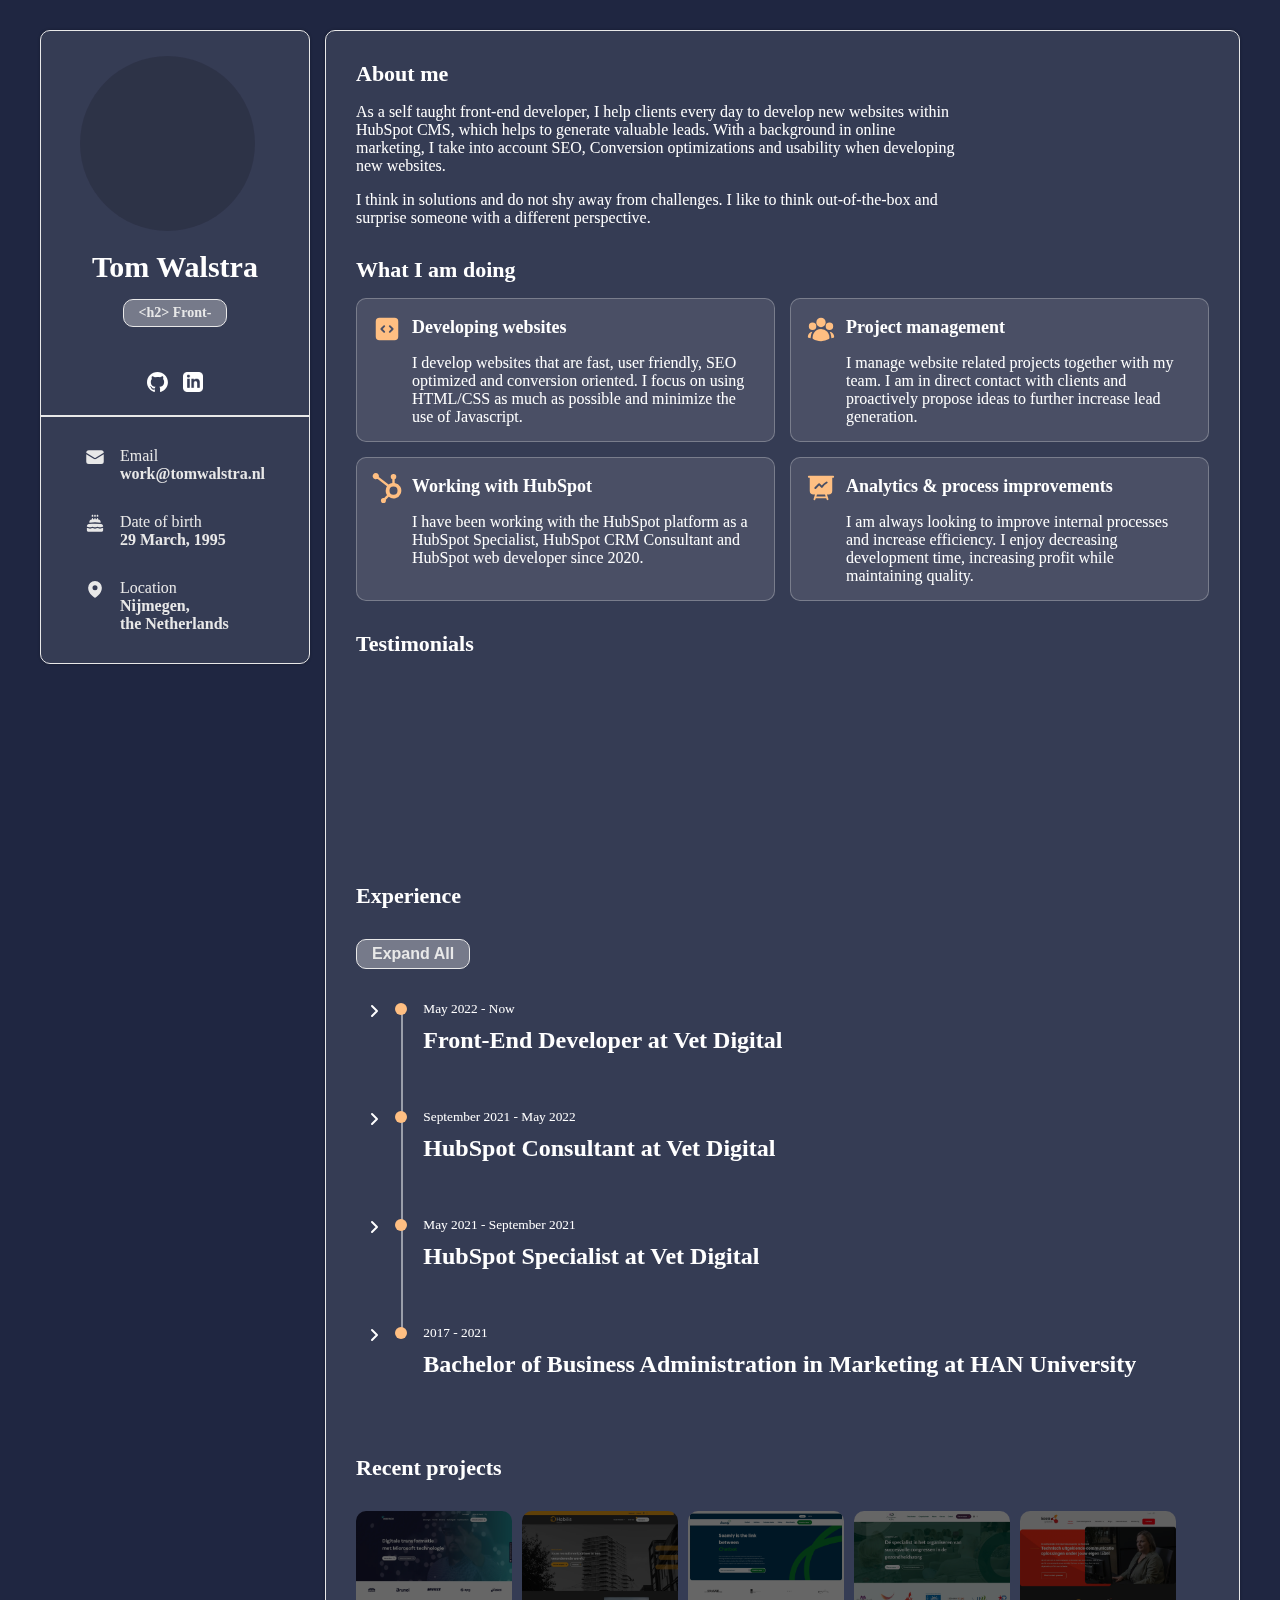
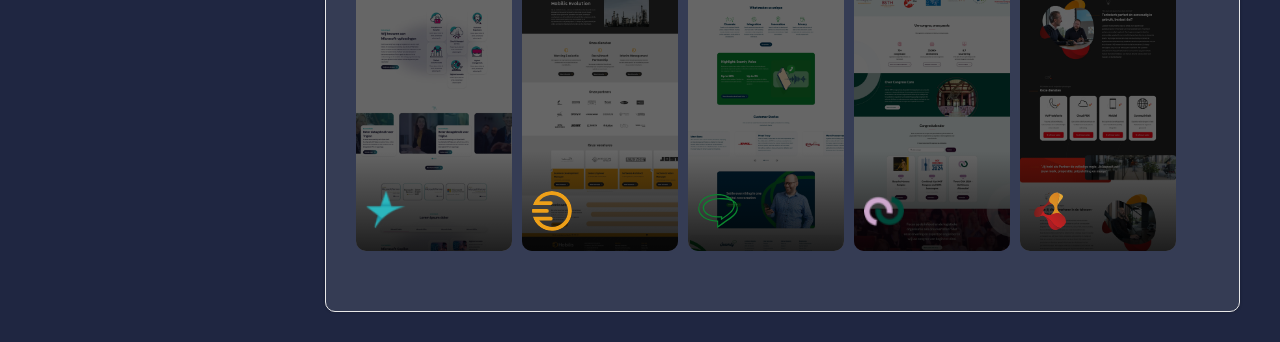
==== commit f935a117: "Minified fi" ====
--- a/index.html
+++ b/index.html
@@ -345,8 +345,8 @@
 </div>
 </body>
 <script src="./JS/script.js"></script>
-<script src="./JS/splide.js"></script>
-<script src="./JS/testimonials.js"></script>
+<script src="./JS/splide-min.js"></script>
+<script src="./JS/testimonials-min.js"></script>
 
 </html>
 
--- a/CSS/style.css
+++ b/CSS/style.css
@@ -1,520 +1 @@
-:root {
-    --dark: #1f2641;
-    --white: #e8e8e8;
-    --white-opacity: rgb(232, 232, 232, .3);
-    --border-radius: 10px;
-    --box-shadow: 0px 0px 3px 0px rgba(0, 0, 0, .3);
-    --highlight-color: #ffbf82;
-}
-
-@font-face {
-    font-display: swap; 
-    font-family: 'Lato';
-    font-style: normal;
-    font-weight: 400;
-    src: url('../Files/Fonts/lato-v24-latin-regular.woff2') format('woff2'); 
-  }
-
-  @font-face {
-    font-display: swap; 
-    font-family: 'Lato';
-    font-style: normal;
-    font-weight: 700;
-    src: url('../Files/Fonts/lato-v24-latin-700.woff2') format('woff2'); 
-  }
-
-h1, .h1, h2, .h2, h3, .h3 {margin: 0px;}
-p {margin-bottom: 0;}
-
-h1, .h1 {font-size: 30px;}
-h2, .h2 {font-size: 22px;}
-h3, .h3 {font-size: 18px;}
-
-body {
-    background-color: var(--dark);
-    color: white;
-    font-family: 'Lato';
-    padding: 0;
-    margin: 0;
-
-
-}
-
-.container {
-    max-width: 1200px;
-    padding: 0px 30px;
-    margin: 0 auto;
-    position: relative;
-    z-index: 2;
-}
-
-.wrapper {padding: 30px 0px;}
-
-.glassy {
-    background: rgba(255, 255, 255, 0.1);
-    border-radius: var(--border-radius);
-    box-shadow: var(--box-shadow);
-    backdrop-filter: blur(15px);
-    -webkit-backdrop-filter: blur(5px);
-    border: 1px solid var(--white);
-}
-
-.vid-mobile {display: none;}
-
-.socials-wrapper {
-  display: flex;
-  justify-content: center;
-  column-gap: 15px;
-  margin-top: 30px;
-}
-
-.social-icon-wrapper {height: 28px;}
-.social-icon {height: 20px; transition: height 0.3s ease}
-.social-icon:hover {height: 25px;}
-
-.glassy:hover {
-    background: rgba(255, 255, 255, 0.12);
-    backdrop-filter: blur(5px);
-}
-
-
-
-.highlight {
-    font-weight: bold;
-    border-radius: 10px;
-    padding: 5px 15px;
-    color: var(--white);
-    text-decoration: none;
-    font-size: 16px;
-    background-color: #ffffff52;
-    width: fit-content;
-    margin: 0 auto;
-    border: 1px solid var(--white);
-}
-
-
-
-.btn {
-
-}
-
-.btn:hover {
-    border-radius: 999px;
-}
-
-.wrapper {
-    display: grid;
-    grid-template-columns: 270px 1fr;
-    gap: 15px;
-}
-
-.details__wrapper {
-    position: sticky;
-    top: 30px;
-    display: flex; 
-    flex-direction: column;
-    row-gap: 30px;
-    align-items: center;
-    height: fit-content;
-
-}
-
-.details__wrapper {padding: 30px;}
-.info__wrapper--intro {padding: 30px 30px 0 30px; max-width: 600px;}
-.info__wrapper--intro p:last-child {margin-bottom: 0;}
-.info__wrapper--section:first-child {padding: 0px 30px;}
-.info__wrapper--section:nth-child(2) {padding: 0px 30px 0px 30px;}
-.info__wrapper--section:nth-child(3) {padding: 0px 0px 0px 0px;}
-.info__wrapper--section:nth-child(4) {padding: 0px 30px}
-.info__wrapper--section:nth-child(5) {padding: 0px 30px 30px;}
-.info__wrapper--section:nth-child(6) {padding: 0px 30px 30px;}
-
-
-.details__wrapper--intro {text-align: center; display: flex; flex-direction: column; justify-content: center; row-gap: 15px; padding-bottom: 15px; border-bottom: 2px solid var(--white);}
-.details__wrapper--details {display: flex; flex-direction: column; row-gap: 30px;}
-
-.details__wrapper--item {text-decoration: none; display: flex; column-gap: 15px; color: var(--white); }
-.details__wrapper--item__icon {height: 20px; fill: var(--white);}
-.details__wrapper--item__details {display: flex; flex-direction: column;}
-.details__wrapper--item__details span.link {font-weight: bold;}
-
-.info__wrapper--section-item {opacity: 1;   transition: opacity .5s ease-in-out;}
-
-  .info__wrapper--section-item-wrapper .info__wrapper--section-item:hover {opacity: 1; }
-  .info__wrapper--section-item-wrapper:hover .info__wrapper--section-item:not(:hover) {opacity: .5;}
-
-
-.info__wrapper {    display: flex;flex-direction: column; row-gap: 30px; overflow: hidden;} 
-.info__wrapper--section-item-wrapper {display: grid; grid-template-columns: 1fr 1fr; gap: 15px; margin-top: 15px; }
-
-
-
-.info__wrapper--section-item {display: flex; column-gap: 10px; row-gap: 10px;  background-color: #ffffff1a; padding: 15px; border-radius: var(--border-radius); border: 1px solid var(--white-opacity); }
-.info__wrapper--section-item.vertical {flex-direction: column; min-width: 350px; display: flex;}
-.info__wrapper--section-item:hover {border: 1px solid var(--white)}
-.info__wrapper--section-icon {height: 30px; width: 30px; min-height: 30px; min-width: 30px; fill: var(--highlight-color)}
-.info__wrapper--section-item-desc {margin-top: 3px;}
-
-.testimonial-wrapper {margin-top: 30px;}
-.testimonials-header {margin-left: 30px;}
-
-.testimonial-wrapper li { padding: 30px;}
-
-.testimonial-person {display: flex; align-items: center; column-gap: 15px;}
-
-.testimonial-person img { height: 70px; width: auto;}
-
-.testimonial-description {font-style: italic;}
-.testimonial-description strong {color: var(--highlight-color)}
-
-.splide__slide {transform: scale(1); opacity: 1;   transition: opacity .5s ease-in-out;}
-.splide__list .splide__slide:hover {opacity: 1;}
-.splide__list:hover .splide__slide:not(:hover) {opacity: .5; }
-
-.experience-slider .splide__slide {display: flex; flex-direction: row; padding: 30px; row-gap: 15px; column-gap: 15px;     align-items: center; }
-.experience-logo img {height: 50px;}
-
-
-.hover-container {position: relative;}
-
-.invisible {visibility: none;}
-
-.hover-reveal {
-    position: absolute;
-    top: 0;
-    left: 0;
-    width: 100%;
-    height: 100%;
-    background-image: url('../Files/Images/code.avif');
-    background-size: cover;
-    background-position: center;
-    z-index: 1; 
-    mask: radial-gradient(circle 100px at var(--mouse-x) var(--mouse-y), rgba(0, 0, 0, 1), rgba(0, 0, 0, 0.5), rgba(0, 0, 0, 0));
-    transition: mask 1s ease-in-out;
-    opacity: .3;
-}
-
-.hover-container:hover .hover-reveal {
-    mask: radial-gradient(circle 400px at var(--mouse-x) var(--mouse-y), rgba(0, 0, 0, 1), rgba(0, 0, 0, 0.5), rgba(0, 0, 0, 0));
-
-}
-
-#myVideo {margin-bottom: -30px;}
-
-#str {font-size: 14px;}
-
-
-.accordion {
-    padding: 30px 0px;
-  }
-  .accordion-wrapper {
-      width: 100%;
-      width: 820px;
-      height: 340px;
-      display: flex;
-      gap: 10px;
-      max-width: 100%;
-
-    }
-  
-  .accordion img {
-    width: 100%;
-    height: 100%;
-    display: block;
-  }
-  
-  
-  .accordion .card {
-    min-width: 70px;
-    height: 100%;
-    border-radius: 10px;
-    overflow: hidden;
-  
-    display: flex;
-    align-items: flex-end;
-    flex-grow: 1;
-    cursor: pointer;
-    position: relative;
-    transition: flex-grow 2s cubic-bezier(0.16, 1, 0.3, 1);
-    --transition-timing: 0.35s;
-  }
-  
-  .accordion .card:hover {
-    flex-grow: 7;
-  }
-  
-  .accordion .card > .background {
-    position: absolute;
-    inset: 0;
-    object-fit: cover;
-    object-position: top;
-    filter: brightness(0.4);
-    z-index: -1;
-    transition: filter 0.35s ease, object-position 6s ease;
-  }
-  .accordion .card:hover > .background {
-    filter: brightness(1);     object-position: top;
-  }
-  
-  .accordion .card > .card-content {
-    display: flex;
-    align-items: center;
-    position: absolute;
-    left: 10px;
-    right: 10px;
-    bottom: 20px;
-    overflow: hidden;
-    transition: 0.35s;
-    z-index: 10;
-  }
-  
-  .accordion .card-content svg {height: 25px;}
-  
-  .accordion .card:hover > .card-content {
-    inset: 20px;
-    top: auto;
-  }
-  
-  .accordion .card-content > * {
-    transition: 0.35s;
-  }
-  
-  .accordion .card-content > .profile-image {
-    min-width: 40px;
-    max-width: 40px;
-    height: 40px;
-    display: flex;
-    justify-content: center;
-    align-items: center;
-    border-radius: 50%;
-    overflow: hidden;
-  }
-
-  .accordion .profile-image > svg {
-    stroke: #fefefe;
-  }
-  .accordion .card:hover .profile-image > svg {
-    stroke: rgb(110, 252, 205);
-  }
-  
-  .accordion .card-content > .title {
-    white-space: pre;
-    margin-left: 10px;
-    translate: 0 100%;
-    opacity: 0;
-    color: white;
-  }
-  .accordion .card:hover .title {
-    opacity: 1;
-    translate: 0 0;
-    color: rgb(110, 252, 205);
-  }
-  
-  .accordion .card > .backdrop {
-    position: absolute;
-    left: 0;
-    right: 0;
-    bottom: 0;
-    height: 100px;
-    z-index: 0;
-    background: linear-gradient(to bottom, transparent, rgba(0, 0, 0, 0.7));
-  }
-
-
-  .myvideo-wrapper {
-    position: relative; z-index: 2;
-  }
-
-  .myvideo-wrapper::before {
-    position: absolute;
-    z-index: -1;
-    height: 175px;
-    width: 175px;
-    content: "";
-    display: block;
-    background-color: #00000026;
-    border-radius: 9999px;
-    top: -5px;
-    margin: 0 auto;
-    left: 40px;  }
-
-
-
-
-    .btn-group {
-      display: flex;
-      gap: 0.375em;
-      margin-bottom: 1.5em;
-    }
-
-    .btn-group .highlight {margin: 0; margin-top: 30px;}
-    
-    .timeline {
-  
-      width: 100%;
-
-    }
-    .timeline__arrow {
-      background-color: transparent;
-      color: white;
-      border-radius: 0.25em;
-      cursor: pointer;
-      flex-shrink: 0;
-      margin-inline-end: 0.25em;
-      outline: transparent;
-      border: none;
-      width: auto;
-      height: 30px;
-      position: relative;
-      top: 3px;
-      transition: background-color calc(var(--trans-dur) / 2) linear, color var(--trans-dur);
-      -webkit-appearance: none;
-      appearance: none;
-      -webkit-tap-highlight-color: transparent;
-    }
-
-    .timeline__arrow-icon {
-      display: block;
-      pointer-events: none;
-      transform: rotate(-90deg);
-      transition: transform var(--trans-dur) var(--trans-timing);
-      width: 100%;
-      height: auto;
-    }
-    .timeline__date {
-      font-size: 0.833em;
-      line-height: 2.4;
-    }
-    .timeline__dot {
-      background-color: var(--highlight-color);
-      border-radius: 50%;
-      display: inline-block;
-      flex-shrink: 0;
-      margin: 0.625em 0;
-      margin-inline-end: 1em;
-      position: relative;
-      width: 0.75em;
-      height: 0.75em;
-    }
-    .timeline__item {
-      position: relative;
-      padding-bottom: 2.25em;
-    }
-    .timeline__item:not(:last-child):before {
-      background-color: currentColor;
-      content: "";
-      display: block;
-      position: absolute;
-      top: 1em;
-      left: 46px;
-      width: 1px;
-      height: 100%;
-      transform: translateX(-50%);
-    }
-    [dir="rtl"] .timeline__arrow-icon {
-      transform: rotate(90deg);
-    }
-    [dir="rtl"] .timeline__item:not(:last-child):before {
-      right: 2.625em;
-      left: auto;
-      transform: translateX(50%);
-    }
-    .timeline__item-header {
-      display: flex;
-    }
-    .timeline__item-body {
-      border-radius: 0.375em;
-      overflow: hidden;
-      margin-top: 0.5em;
-      margin-inline-start: 4em;
-      height: 0;
-    }
-    .timeline__item-body-content {
-      background-color: hsl(var(--hue),10%,50%,0.2);
-      opacity: 0;
-      padding: 0.5em 0.75em;
-      visibility: hidden;
-      transition:
-        opacity var(--trans-dur) var(--trans-timing),
-        visibility var(--trans-dur) steps(1,end);
-    }
-    .timeline__meta {
-      width: 100%;
-    }
-    .timeline__title {
-      font-size: 1.5em;
-      line-height: 1.333;
-    }
-    /* Expanded state */
-    .timeline__item-body--expanded {
-      height: auto;
-    }
-    .timeline__item-body--expanded .timeline__item-body-content {
-      opacity: 1;
-      visibility: visible;
-      transition-delay: var(--trans-dur), 0s;
-    }
-    .timeline__arrow[aria-expanded="true"] .timeline__arrow-icon {
-      transform: rotate(0);
-    }
-    
-
-
-
-    
-  
-  @media (max-width: 768px) {
-      .accordion-wrapper {
-          flex-direction: column;
-          height: 100%;
-      }
-      .accordion .card {min-height: 100px; transition: height 0.5s ease-in-out }
-      .accordion .card-content > .title {
-          white-space: pre;
-          margin-left: 10px;
-          translate: 0 0;
-          opacity: 1;
-          color: white;
-        }
-      .accordion .card:active, .card:focus  {height: 400px; transition: min-height 2s ease-in-out; user-select: none;  /* Standard property */
-        -webkit-user-select: none;  /* Safari */
-        -moz-user-select: none;  /* Firefox */
-        -ms-user-select: none;  /* Internet Explorer/Edge */}
-      .accordion .card:active .title,  .card:focus .title {
-          opacity: 1;
-          translate: 0 0;
-          color: rgb(110, 252, 205);
-        }
-        .accordion .card:active > .background, .card:focus > .background  {
-          filter: brightness(1);
-        }
-        .accordion .card > .backdrop {
-          height: 150px;
-  }
-}
-
-
-@media (max-width: 1024px) {
-  .wrapper {grid-template-columns: 1fr;}
-  .details__wrapper {position: inherit; flex-direction: row; justify-content: center; column-gap: 60px;}
-  .details__wrapper--intro {border-bottom: 0;}
-  .info__wrapper--section-item-wrapper {grid-template-columns: 1fr;}
-
-}
-
-
-@media (max-width: 738px) {
-  .container {padding: 0px 10px;}
-
-  .details__wrapper {flex-direction: column;}
-  .details__wrapper {padding: 30px;}
-.info__wrapper--intro {padding: 30px 15px 0 15px;}
-.info__wrapper--intro p:last-child {margin-bottom: 0;}
-.info__wrapper--section:first-child {padding: 0px 15px;}
-.info__wrapper--section:nth-child(2) {padding: 0px 15px 0px 15px;}
-.info__wrapper--section:nth-child(3) {padding: 0px 0px 0px 0px;}
-.info__wrapper--section:nth-child(4) {padding: 0px 15px}
-.info__wrapper--section:nth-child(5) {padding: 0px 15px 30px;}
-.info__wrapper--section:nth-child(6) {padding: 0px 15px 30px;}
-
-}+:root{--dark:#1f2641;--white:#e8e8e8;--white-opacity:rgb(232, 232, 232, .3);--border-radius:10px;--box-shadow:0px 0px 3px 0px rgba(0, 0, 0, .3);--highlight-color:#ffbf82}@font-face{font-display:swap;font-family:Lato;font-style:normal;font-weight:400;src:url(Files/Fonts/lato-v24-latin-regular.woff2) format('woff2')}@font-face{font-display:swap;font-family:Lato;font-style:normal;font-weight:700;src:url(Files/Fonts/lato-v24-latin-700.woff2) format('woff2')}.h1,.h2,.h3,h1,h2,h3{margin:0}p{margin-bottom:0}.h1,h1{font-size:30px}.h2,h2{font-size:22px}.h3,h3{font-size:18px}body{background-color:var(--dark);color:#fff;font-family:Lato;padding:0;margin:0}.container{max-width:1200px;padding:0 30px;margin:0 auto;position:relative;z-index:2}.wrapper{padding:30px 0}.glassy{background:rgba(255,255,255,.1);border-radius:var(--border-radius);box-shadow:var(--box-shadow);backdrop-filter:blur(15px);-webkit-backdrop-filter:blur(5px);border:1px solid var(--white)}.vid-mobile{display:none}.socials-wrapper{display:flex;justify-content:center;column-gap:15px;margin-top:30px}.social-icon-wrapper{height:28px}.social-icon{height:20px;transition:height .3s ease}.social-icon:hover{height:25px}.glassy:hover{background:rgba(255,255,255,.12);backdrop-filter:blur(5px)}.highlight{font-weight:700;border-radius:10px;padding:5px 15px;color:var(--white);text-decoration:none;font-size:16px;background-color:#ffffff52;width:fit-content;margin:0 auto;border:1px solid var(--white)}.btn:hover{border-radius:999px}.wrapper{display:grid;grid-template-columns:270px 1fr;gap:15px}.details__wrapper{position:sticky;top:30px;display:flex;flex-direction:column;row-gap:30px;align-items:center;height:fit-content}.details__wrapper{padding:30px}.info__wrapper--intro{padding:30px 30px 0 30px;max-width:600px}.info__wrapper--intro p:last-child{margin-bottom:0}.info__wrapper--section:first-child{padding:0 30px}.info__wrapper--section:nth-child(2){padding:0 30px 0 30px}.info__wrapper--section:nth-child(3){padding:0}.info__wrapper--section:nth-child(4){padding:0 30px}.info__wrapper--section:nth-child(5){padding:0 30px 30px}.info__wrapper--section:nth-child(6){padding:0 30px 30px}.details__wrapper--intro{text-align:center;display:flex;flex-direction:column;justify-content:center;row-gap:15px;padding-bottom:15px;border-bottom:2px solid var(--white)}.details__wrapper--details{display:flex;flex-direction:column;row-gap:30px}.details__wrapper--item{text-decoration:none;display:flex;column-gap:15px;color:var(--white)}.details__wrapper--item__icon{height:20px;fill:var(--white)}.details__wrapper--item__details{display:flex;flex-direction:column}.details__wrapper--item__details span.link{font-weight:700}.info__wrapper--section-item{opacity:1;transition:opacity .5s ease-in-out}.info__wrapper--section-item-wrapper .info__wrapper--section-item:hover{opacity:1}.info__wrapper--section-item-wrapper:hover .info__wrapper--section-item:not(:hover){opacity:.5}.info__wrapper{display:flex;flex-direction:column;row-gap:30px;overflow:hidden}.info__wrapper--section-item-wrapper{display:grid;grid-template-columns:1fr 1fr;gap:15px;margin-top:15px}.info__wrapper--section-item{display:flex;column-gap:10px;row-gap:10px;background-color:#ffffff1a;padding:15px;border-radius:var(--border-radius);border:1px solid var(--white-opacity)}.info__wrapper--section-item.vertical{flex-direction:column;min-width:350px;display:flex}.info__wrapper--section-item:hover{border:1px solid var(--white)}.info__wrapper--section-icon{height:30px;width:30px;min-height:30px;min-width:30px;fill:var(--highlight-color)}.info__wrapper--section-item-desc{margin-top:3px}.testimonial-wrapper{margin-top:30px}.testimonials-header{margin-left:30px}.testimonial-wrapper li{padding:30px}.testimonial-person{display:flex;align-items:center;column-gap:15px}.testimonial-person img{height:70px;width:auto}.testimonial-description{font-style:italic}.testimonial-description strong{color:var(--highlight-color)}.splide__slide{transform:scale(1);opacity:1;transition:opacity .5s ease-in-out}.splide__list .splide__slide:hover{opacity:1}.splide__list:hover .splide__slide:not(:hover){opacity:.5}.experience-slider .splide__slide{display:flex;flex-direction:row;padding:30px;row-gap:15px;column-gap:15px;align-items:center}.experience-logo img{height:50px}.hover-container{position:relative}.invisible{visibility:none}.hover-reveal{position:absolute;top:0;left:0;width:100%;height:100%;background-image:url(Files/Images/code.avif);background-size:cover;background-position:center;z-index:1;mask:radial-gradient(circle 100px at var(--mouse-x) var(--mouse-y),rgba(0,0,0,1),rgba(0,0,0,.5),rgba(0,0,0,0));transition:mask 1s ease-in-out;opacity:.3}.hover-container:hover .hover-reveal{mask:radial-gradient(circle 400px at var(--mouse-x) var(--mouse-y),rgba(0,0,0,1),rgba(0,0,0,.5),rgba(0,0,0,0))}#myVideo{margin-bottom:-30px}#str{font-size:14px}.accordion{padding:30px 0}.accordion-wrapper{width:100%;width:820px;height:340px;display:flex;gap:10px;max-width:100%}.accordion img{width:100%;height:100%;display:block}.accordion .card{min-width:70px;height:100%;border-radius:10px;overflow:hidden;display:flex;align-items:flex-end;flex-grow:1;cursor:pointer;position:relative;transition:flex-grow 2s cubic-bezier(.16,1,.3,1);--transition-timing:0.35s}.accordion .card:active,.accordion .card:focus,.accordion .card:hover{flex-grow:7}.accordion .card>.background{position:absolute;inset:0;object-fit:cover;object-position:top;filter:brightness(.4);z-index:-1;transition:filter .35s ease,object-position 6s ease}.accordion .card:active>.background,.accordion .card:focus>.background,.accordion .card:hover>.background{filter:brightness(1);object-position:top}.accordion .card>.card-content{display:flex;align-items:center;position:absolute;left:10px;right:10px;bottom:20px;overflow:hidden;transition:.35s;z-index:10}.accordion .card-content svg{height:25px}.accordion .card:active>.card-content,.accordion .card:focus>.card-content,.accordion .card:hover>.card-content{inset:20px;top:auto}.accordion .card-content>*{transition:.35s}.accordion .card-content>.profile-image{min-width:40px;max-width:40px;height:40px;display:flex;justify-content:center;align-items:center;border-radius:50%;overflow:hidden}.accordion .profile-image>svg{stroke:#fefefe}.accordion .card:active .profile-image>svg,.accordion .card:focus .profile-image>svg,.accordion .card:hover .profile-image>svg{stroke:#6efccd}.accordion .card-content>.title{white-space:pre;margin-left:10px;translate:0 100%;opacity:0;color:#fff},.accordion .card:active .title,.accordion .card:focus .title,.accordion .card:hover .title{opacity:1;translate:0 0;color:#6efccd}.accordion .card>.backdrop{position:absolute;left:0;right:0;bottom:0;height:100px;z-index:0;background:linear-gradient(to bottom,transparent,rgba(0,0,0,.7))}.myvideo-wrapper{position:relative;z-index:2}.myvideo-wrapper::before{position:absolute;z-index:-1;height:175px;width:175px;content:"";display:block;background-color:#00000026;border-radius:9999px;top:-5px;margin:0 auto;left:40px}.btn-group{display:flex;gap:.375em;margin-bottom:1.5em}.btn-group .highlight{margin:0;margin-top:30px}.timeline{width:100%}.timeline__arrow{background-color:transparent;color:#fff;border-radius:.25em;cursor:pointer;flex-shrink:0;margin-inline-end:.25em;outline:transparent;border:none;width:auto;height:30px;position:relative;top:3px;transition:background-color calc(var(--trans-dur)/ 2) linear,color var(--trans-dur);-webkit-appearance:none;appearance:none;-webkit-tap-highlight-color:transparent}.timeline__arrow-icon{display:block;pointer-events:none;transform:rotate(-90deg);transition:transform var(--trans-dur) var(--trans-timing);width:100%;height:auto}.timeline__date{font-size:.833em;line-height:2.4}.timeline__dot{background-color:var(--highlight-color);border-radius:50%;display:inline-block;flex-shrink:0;margin:.625em 0;margin-inline-end:1em;position:relative;width:.75em;height:.75em}.timeline__item{position:relative;padding-bottom:2.25em}.timeline__item:not(:last-child):before{background-color:currentColor;content:"";display:block;position:absolute;top:1em;left:46px;width:1px;height:100%;transform:translateX(-50%)}[dir=rtl] .timeline__arrow-icon{transform:rotate(90deg)}[dir=rtl] .timeline__item:not(:last-child):before{right:2.625em;left:auto;transform:translateX(50%)}.timeline__item-header{display:flex}.timeline__item-body{border-radius:.375em;overflow:hidden;margin-top:.5em;margin-inline-start:4em;height:0}.timeline__item-body-content{background-color:hsl(var(--hue),10%,50%,.2);opacity:0;padding:.5em .75em;visibility:hidden;transition:opacity var(--trans-dur) var(--trans-timing),visibility var(--trans-dur) steps(1,end)}.timeline__meta{width:100%}.timeline__title{font-size:1.5em;line-height:1.333}.timeline__item-body--expanded{height:auto}.timeline__item-body--expanded .timeline__item-body-content{opacity:1;visibility:visible;transition-delay:var(--trans-dur),0s}.timeline__arrow[aria-expanded=true] .timeline__arrow-icon{transform:rotate(0)}@media (max-width:768px){.accordion-wrapper{flex-direction:column;height:100%}.accordion .card{min-height:100px;transition:height .5s ease-in-out}.accordion .card-content>.title{white-space:pre;margin-left:10px;translate:0 0;opacity:1;color:#fff}.accordion .card:active,.card:focus{height:400px;transition:min-height 2s ease-in-out;user-select:none;-webkit-user-select:none;-moz-user-select:none;-ms-user-select:none}.accordion .card:active .title,.card:focus .title{opacity:1;translate:0 0;color:#6efccd}.accordion .card:active>.background,.card:focus>.background{filter:brightness(1)}.accordion .card>.backdrop{height:150px}}@media (max-width:1024px){.wrapper{grid-template-columns:1fr}.details__wrapper{position:inherit;flex-direction:row;justify-content:center;column-gap:60px}.details__wrapper--intro{border-bottom:0}.info__wrapper--section-item-wrapper{grid-template-columns:1fr}}@media (max-width:738px){.container{padding:0 10px}.details__wrapper{flex-direction:column}.details__wrapper{padding:30px}.info__wrapper--intro{padding:30px 15px 0 15px}.info__wrapper--intro p:last-child{margin-bottom:0}.info__wrapper--section:first-child{padding:0 15px}.info__wrapper--section:nth-child(2){padding:0 15px 0 15px}.info__wrapper--section:nth-child(3){padding:0}.info__wrapper--section:nth-child(4){padding:0 15px}.info__wrapper--section:nth-child(5){padding:0 15px 30px}.info__wrapper--section:nth-child(6){padding:0 15px 30px}}